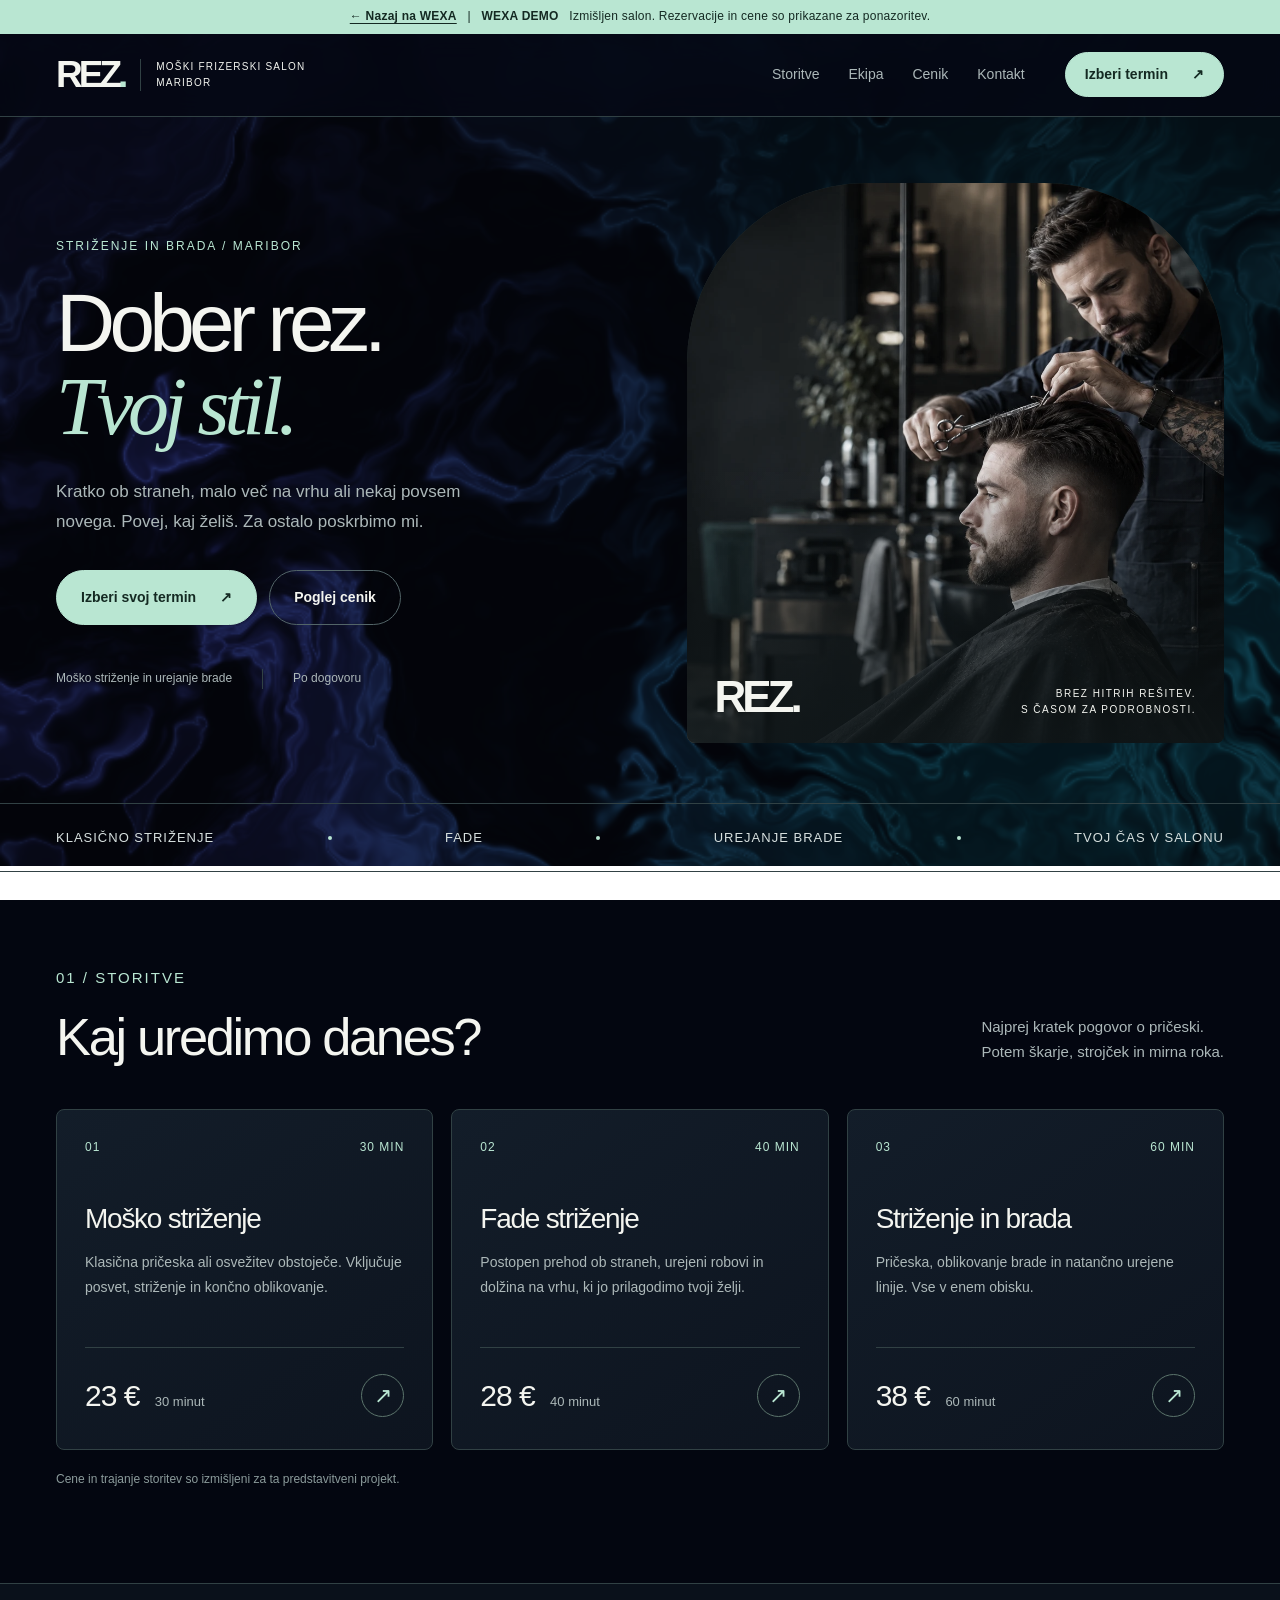
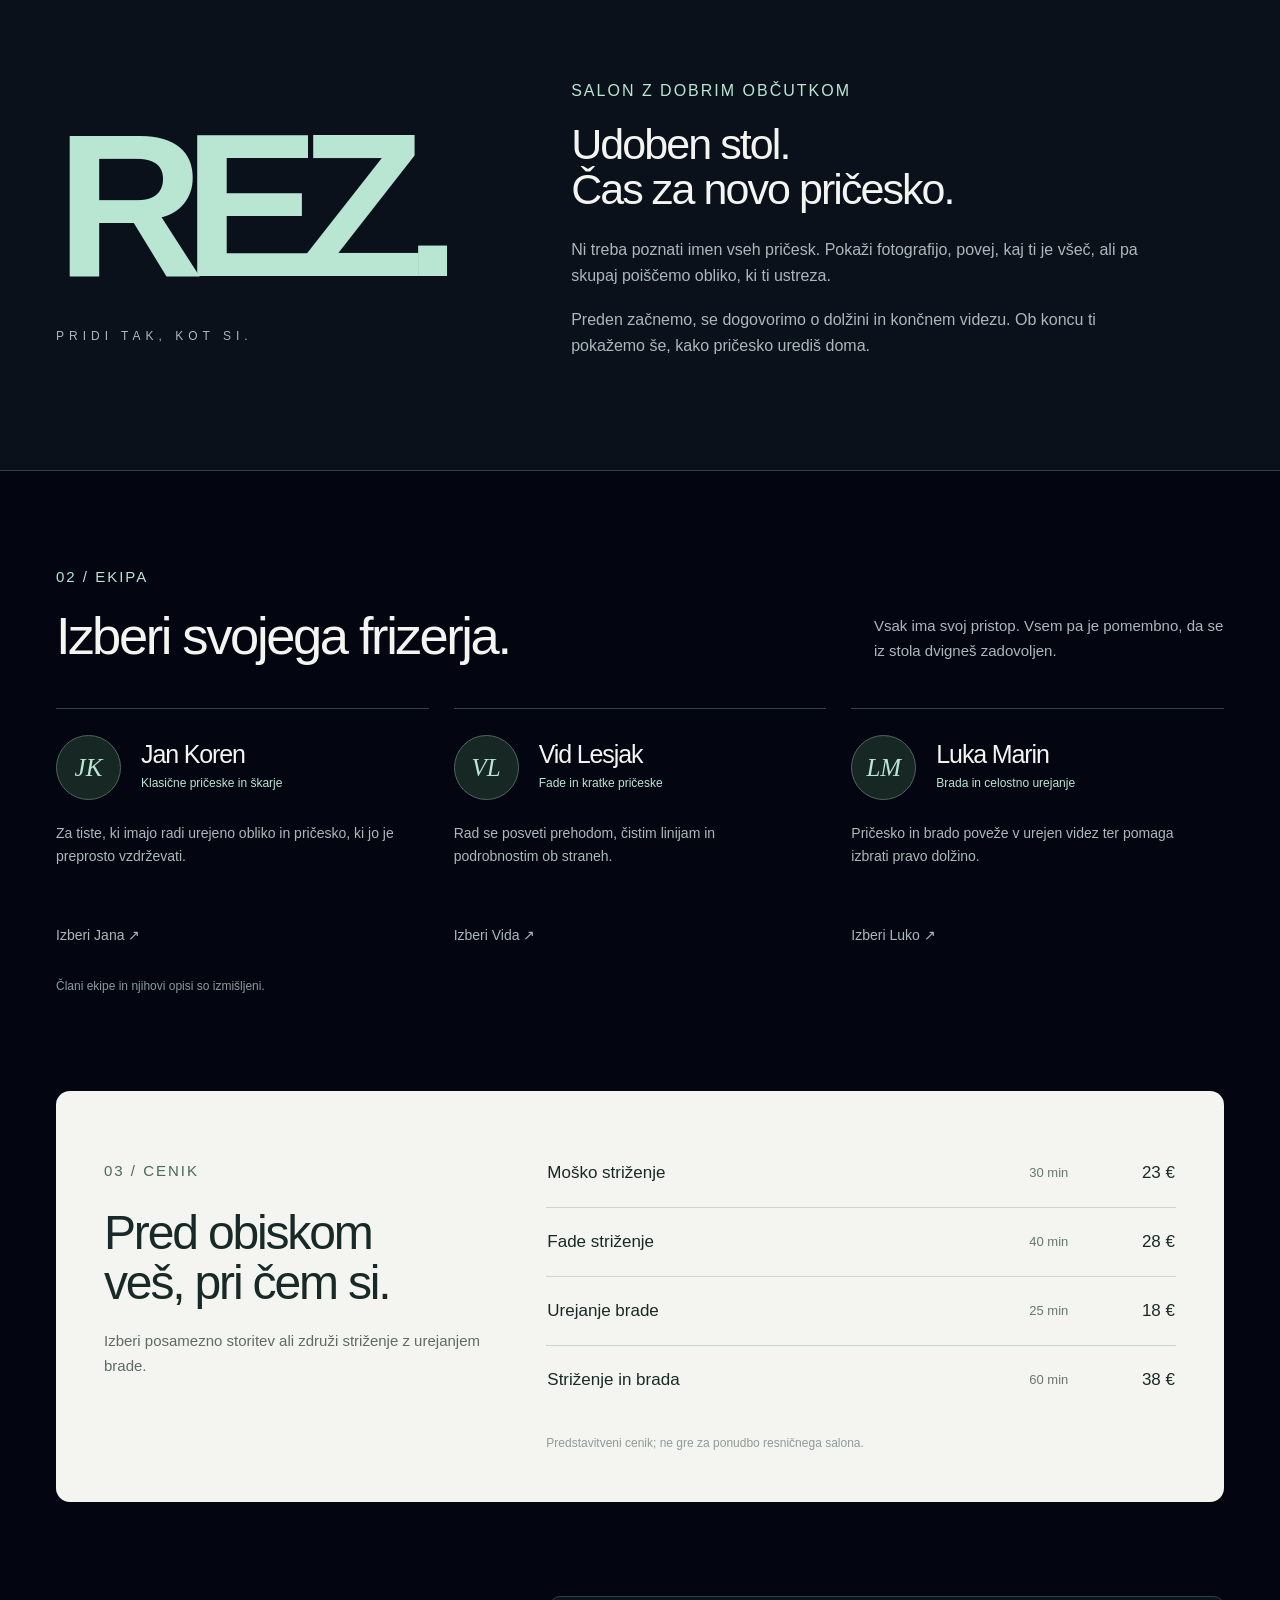
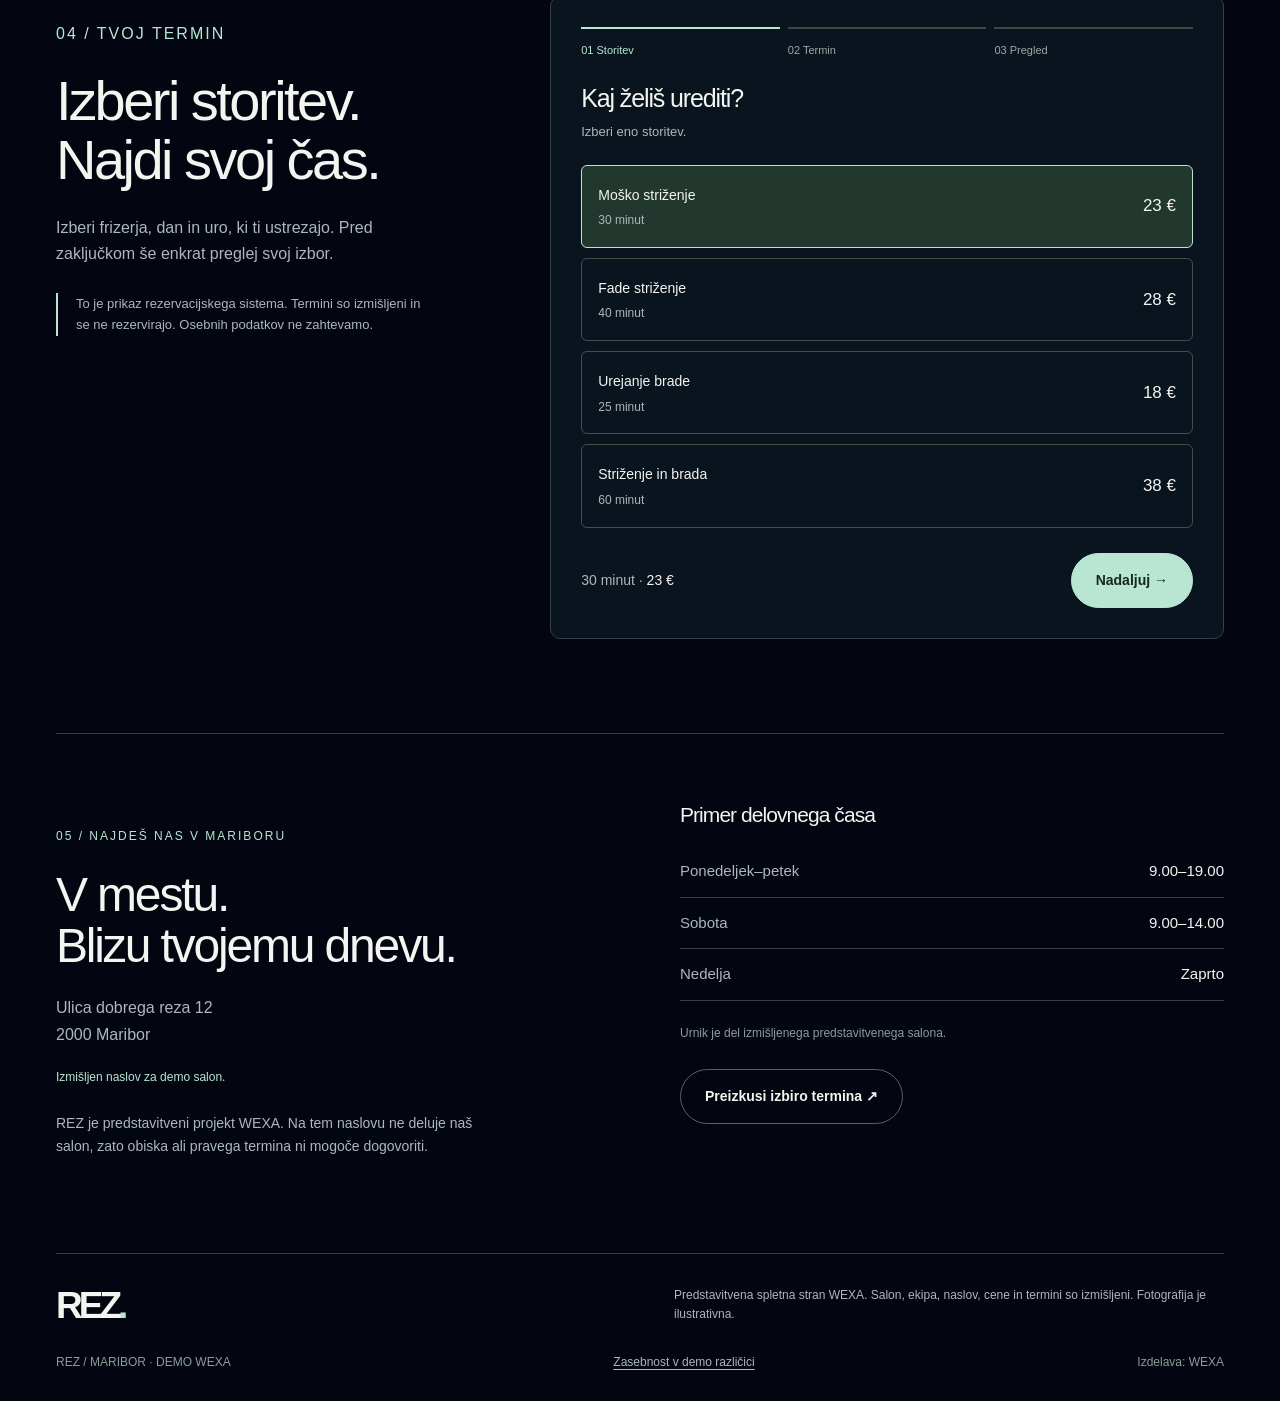
==== demo/barber/index.html @ 82a05c76 "Add REZ barber demo with animated smoke and portfolio links" ====
<!doctype html>
<html lang="sl">
<head><meta charset="utf-8"><meta name="viewport" content="width=device-width,initial-scale=1"><meta name="robots" content="noindex,nofollow"><meta name="theme-color" content="#040610"><meta name="description" content="REZ — predstavitvena spletna stran izmišljenega moškega frizerskega salona v Mariboru. Demo projekt WEXA."><title>REZ — Moški frizerski salon · Maribor | Demo WEXA</title>
<style>
:root{--bg:#101719;--panel:#172225;--line:#314144;--text:#f4f5f0;--muted:#acb8b9;--accent:#b9e6d2;--ink:#142922;--font:Arial,Helvetica,sans-serif}*{box-sizing:border-box}html{scroll-behavior:smooth;scroll-padding-top:114px}body{margin:0;background:var(--bg);color:var(--text);font-family:var(--font);font-size:16px;line-height:1.65}a{color:inherit;text-decoration:none}button,input,select{font:inherit}button,a,input,select{ -webkit-tap-highlight-color:transparent}button{cursor:pointer}a:focus-visible,button:focus-visible,input:focus-visible,select:focus-visible,summary:focus-visible{outline:3px solid var(--accent);outline-offset:5px}h1,h2,h3,p{margin:0}h1,h2,h3{line-height:1.06;font-weight:500;letter-spacing:-.045em}p{color:var(--muted)}.wrap{width:calc(100% - 112px);max-width:1280px;margin:auto}.demo-strip{background:var(--accent);color:var(--ink);padding:7px 20px;text-align:center;font-size:12px;letter-spacing:.02em}.demo-strip strong{font-weight:700}.header{position:sticky;top:0;z-index:30;background:#101719f5;border-bottom:1px solid var(--line);backdrop-filter:blur(15px)}.nav{height:82px;display:flex;align-items:center;gap:40px}.brand{display:flex;align-items:center;gap:16px}.wordmark{font-size:37px;font-weight:800;line-height:1;letter-spacing:-4px}.wordmark i{font-style:normal;color:var(--accent)}.brand small{padding-left:15px;border-left:1px solid var(--line);font-size:10px;line-height:1.6;letter-spacing:1.2px}.nav-links{display:flex;align-items:center;gap:29px;margin-left:auto;font-size:14px}.nav-links a{color:var(--muted)}.nav-links a:hover{color:var(--text)}.btn{border:1px solid var(--accent);background:var(--accent);color:var(--ink);font-size:14px;font-weight:600;border-radius:100px;display:inline-flex;align-items:center;justify-content:center;gap:24px;padding:15px 24px;transition:transform .2s,background .2s}.btn:hover{background:#d1f1e3;transform:translateY(-2px)}.btn:disabled{opacity:.4;cursor:not-allowed;transform:none}.btn.secondary{background:transparent;color:var(--text);border-color:#536568}.btn.secondary:hover{background:#233135}.nav>.btn{padding:10px 19px}.menu-button{display:none}.eyebrow{font-size:12px;letter-spacing:2px;text-transform:uppercase;color:var(--accent);font-weight:500;margin-bottom:24px}.hero{display:grid;grid-template-columns:1.08fr 1fr;gap:50px;padding-top:66px;padding-bottom:60px;align-items:center}.hero h1{font-size:clamp(54px,6.4vw,92px);font-weight:500;line-height:1.02;letter-spacing:-.07em}.hero h1 em{font-family:Georgia,serif;font-weight:400;font-style:italic;color:var(--accent);letter-spacing:-.06em}.hero .intro{max-width:425px;font-size:17px;line-height:1.8;margin-top:28px}.actions{display:flex;align-items:center;gap:12px;flex-wrap:wrap;margin-top:32px}.hero-meta{margin-top:44px;display:flex;gap:30px;color:var(--muted);font-size:12px}.hero-meta span+span{padding-left:30px;border-left:1px solid var(--line)}.hero-photo{height:560px;position:relative;min-width:0;overflow:hidden;border-radius:180px 180px 8px 8px;background:#263535}.hero-photo img{width:100%;height:100%;object-fit:cover;object-position:82% center;filter:saturate(.6)}.hero-photo:after{content:'';position:absolute;inset:50% 0 0;background:linear-gradient(transparent,#101719d9);pointer-events:none}.photo-caption{position:absolute;z-index:1;bottom:24px;left:28px;right:28px;display:flex;justify-content:space-between;align-items:end;font-size:12px;letter-spacing:1px}.photo-caption b{font-size:44px;letter-spacing:-4px;line-height:1}.photo-caption span{text-align:right;font-size:10px;letter-spacing:1.5px}.service-strip{border-block:1px solid var(--line);padding:23px 0}.service-strip .wrap{display:flex;justify-content:space-between;gap:18px;align-items:center;color:#d7e0df;font-size:13px;letter-spacing:1px;text-transform:uppercase}.service-strip i{width:4px;height:4px;background:var(--accent);border-radius:50%}.section{padding-block:94px}.section-head{display:flex;align-items:end;justify-content:space-between;gap:35px;margin-bottom:44px}.section-head h2{font-size:clamp(36px,4.1vw,57px)}.section-head p{max-width:350px;font-size:15px}.section-head .eyebrow{margin-bottom:18px}.text-link{border-bottom:1px solid #688076;padding-bottom:5px;color:var(--accent);font-size:14px;white-space:nowrap}.service-grid{display:grid;grid-template-columns:repeat(3,1fr);gap:18px}.service-card{border:1px solid var(--line);border-radius:8px;padding:28px;background:linear-gradient(145deg,#1a292b,var(--panel))}.service-card .card-number{font-size:12px;color:var(--accent);display:flex;justify-content:space-between;letter-spacing:1px}.service-card h3{font-size:28px;margin-top:47px;margin-bottom:16px}.service-card p{font-size:14px;min-height:70px;line-height:1.8}.service-card .card-end{border-top:1px solid var(--line);padding-top:23px;margin-top:27px;display:flex;align-items:center;justify-content:space-between}.price{font-size:30px;letter-spacing:-1px}.price small{font-size:13px;color:var(--muted);letter-spacing:0;margin-left:8px}.round-button{border:1px solid #5b746c;border-radius:50%;width:43px;height:43px;display:grid;place-items:center;background:transparent;color:var(--accent);font-size:22px}.round-button:hover{background:var(--accent);color:var(--ink)}.note{font-size:12px;color:#8b9b9b;margin-top:20px}.about-band{border-block:1px solid var(--line);background:#142023}.about-grid{display:grid;grid-template-columns:.8fr 1.2fr;gap:80px;align-items:center}.big-brand{padding-block:20px}.big-brand strong{font-size:clamp(110px,16vw,225px);line-height:.95;letter-spacing:-.1em;font-weight:800;display:block;color:var(--accent)}.big-brand span{display:block;margin-top:25px;font-size:12px;letter-spacing:5px;color:var(--muted)}.about-copy h2{font-size:43px;margin-bottom:24px}.about-copy p{font-size:16px;margin-bottom:17px;max-width:600px}.team-grid{display:grid;grid-template-columns:repeat(3,1fr);gap:25px}.team-card{border-top:1px solid var(--line);padding-top:26px}.team-top{display:flex;align-items:center;gap:20px;margin-bottom:22px}.initials{height:65px;width:65px;display:grid;place-items:center;border:1px solid #4c6860;border-radius:50%;font-family:Georgia,serif;font-size:25px;font-style:italic;color:var(--accent);background:#172723}.team-card h3{font-size:25px}.team-card .role{font-size:12px;display:block;margin-top:7px;color:var(--accent)}.team-card p{font-size:14px;min-height:74px;max-width:350px}.team-card .text-link{display:inline-block;margin-top:18px}.price-section{background:var(--text);color:#182a27;border-radius:14px;padding:48px;display:grid;grid-template-columns:.85fr 1.4fr;gap:60px}.price-section h2{font-size:48px}.price-section p{color:#5e6b66;margin-top:20px;font-size:15px}.price-section .eyebrow{color:#496959}.price-list{width:100%;border-collapse:collapse}.price-list th{text-align:left;font-weight:500;font-size:17px}.price-list td{text-align:right;white-space:nowrap;font-size:17px}.price-list td.duration{font-size:13px;color:#66776f;padding-inline:15px}.price-list tr{border-bottom:1px solid #ccd5ce}.price-list tr:last-child{border-bottom:0}.price-list th,.price-list td{padding-block:20px}.booking-wrap{display:grid;grid-template-columns:.85fr 1.35fr;gap:70px;align-items:start}.booking-intro h2{font-size:56px}.booking-intro p{margin-top:25px;max-width:365px;font-size:16px}.demo-note{border-left:2px solid var(--accent);padding:0 0 0 18px;font-size:13px!important}.booking-box{padding:30px;border:1px solid var(--line);border-radius:10px;background:#152022}.booking-progress{display:flex;gap:8px;margin-bottom:26px}.booking-progress span{font-size:11px;flex:1;color:#99aaa7;border-top:2px solid #344a43;padding-top:12px}.booking-progress span.active{border-color:var(--accent);color:var(--accent)}.booking-box h3{font-size:25px;margin-bottom:10px}.booking-box .hint{font-size:13px;margin-bottom:22px}.choice-list{display:grid;gap:10px}.choice{position:relative;display:block;cursor:pointer}.choice input{position:absolute;opacity:0;width:1px;height:1px}.choice .choice-body{padding:16px;border:1px solid #3d514b;border-radius:6px;display:flex;align-items:center;justify-content:space-between;gap:16px;transition:background .2s}.choice strong{font-weight:500;font-size:14px}.choice small{display:block;color:var(--muted);font-size:12px;margin-top:3px}.choice input:checked+.choice-body{border-color:var(--accent);background:#22382e}.choice input:focus-visible+.choice-body{outline:3px solid var(--accent);outline-offset:3px}.choice-price{font-size:17px;white-space:nowrap}.booking-bottom{display:flex;align-items:center;justify-content:space-between;margin-top:25px;gap:18px}.booking-bottom .total{font-size:14px;color:var(--muted)}.booking-bottom .total b{font-weight:500;color:var(--text)}.small-btn{border:0;background:transparent;color:var(--muted);padding:10px 0;font-size:14px}.small-btn:hover{color:var(--accent)}.date-label{display:block;margin-top:22px;font-size:14px}.date-label input{color:var(--text);background:#101b18;border:1px solid #496456;border-radius:5px;padding:12px 15px;width:100%;margin-top:8px;color-scheme:dark}.slots{display:grid;grid-template-columns:repeat(4,1fr);gap:9px;margin-top:18px}.slot{padding:10px 5px;color:var(--text);background:transparent;border:1px solid #3d514b;border-radius:5px;font-size:14px}.slot[aria-pressed=true]{background:var(--accent);color:var(--ink);border-color:var(--accent)}.slot:disabled{opacity:.3;cursor:not-allowed;text-decoration:line-through}.date-message{font-size:13px;margin-top:14px}.summary{margin-top:25px}.summary div{display:flex;justify-content:space-between;gap:20px;border-bottom:1px solid var(--line);padding:15px 0;font-size:14px}.summary dt{color:var(--muted)}.summary dd{margin:0;text-align:right}.success-symbol{font-size:30px;border:1px solid var(--accent);color:var(--accent);width:60px;height:60px;border-radius:50%;display:grid;place-items:center;margin-bottom:23px}.success-copy{font-size:15px;margin-top:16px}.contact{display:grid;grid-template-columns:1fr 1fr;gap:80px;border-top:1px solid var(--line);padding-top:70px}.contact h2{font-size:48px}.contact p{margin-top:23px}.location-label{display:inline-block;margin-top:20px;font-size:12px;color:var(--accent)}.hours{width:100%;border-collapse:collapse;font-size:15px}.hours td{padding:13px 0;border-bottom:1px solid var(--line);color:var(--muted)}.hours td:last-child{text-align:right;color:var(--text)}.contact h3{font-size:21px;margin-bottom:20px}.footer{border-top:1px solid var(--line);padding-top:32px;padding-bottom:28px}.footer-top{display:flex;align-items:center;justify-content:space-between;gap:25px}.footer-top p{font-size:12px;max-width:550px}.footer-bottom{display:flex;justify-content:space-between;gap:25px;font-size:12px;color:#8a9d98;margin-top:28px}.footer-bottom button{padding:0;color:var(--muted);border:0;background:none;font-size:12px;text-decoration:underline;text-underline-offset:3px}dialog{max-width:560px;width:calc(100% - 32px);border:1px solid var(--line);border-radius:12px;background:var(--panel);color:var(--text);padding:30px}dialog::backdrop{background:#000b;backdrop-filter:blur(5px)}dialog h2{font-size:28px;margin-bottom:20px}dialog p{font-size:14px;margin-bottom:16px}dialog .btn{margin-top:10px}[hidden]{display:none!important}.skip{position:fixed;top:-100px;left:10px;z-index:100;background:var(--accent);color:var(--ink);padding:10px}.skip:focus{top:10px}.mobile-book{display:none}
@media(min-width:1600px){.hero{padding-top:85px;padding-bottom:85px}.hero-photo{height:610px}}
@media(max-width:1050px){.wrap{width:calc(100% - 64px)}.nav{gap:25px}.brand small{display:none}.nav-links{gap:22px}.hero{gap:35px}.hero h1{font-size:66px}.hero-photo{height:490px}.hero-meta{gap:15px}.hero-meta span+span{padding-left:15px}.service-card{padding:22px}.service-card h3{font-size:26px}.price small{display:block;margin-left:0}.booking-wrap{gap:35px}.booking-intro h2{font-size:47px}.price-section{padding:35px;gap:35px}.team-card p{min-height:100px}.about-grid{gap:45px}.about-copy h2{font-size:36px}}
@media(max-width:760px){.wrap{width:calc(100% - 40px)}.demo-strip{font-size:10px;padding:6px 12px}.nav{height:70px;gap:18px}.nav>.btn{margin-left:auto;padding:9px 14px;font-size:12px;gap:10px}.menu-button{display:grid;place-items:center;background:transparent;color:var(--text);border:1px solid var(--line);border-radius:50%;width:39px;height:39px;font-size:19px;order:3}.nav-links{display:none;position:absolute;left:0;right:0;top:70px;background:var(--bg);border-bottom:1px solid var(--line);padding:20px;gap:0;flex-direction:column;align-items:stretch}.nav-links.open{display:flex}.nav-links a{padding:11px 10px}.wordmark{font-size:32px}.hero{grid-template-columns:1fr;gap:36px;padding-block:42px 45px}.hero h1{font-size:clamp(52px,11vw,76px)}.hero .intro{max-width:520px;font-size:16px;margin-top:22px}.hero-meta{margin-top:30px}.hero-photo{height:430px;max-width:550px;width:100%;margin:auto;border-radius:120px 120px 6px 6px}.hero-photo img{object-position:60% 42%}.hero .eyebrow{margin-bottom:21px}.service-strip .wrap{font-size:10px;letter-spacing:.4px;gap:8px;flex-wrap:wrap;justify-content:center}.section{padding-block:62px}.section-head{flex-direction:column;align-items:start;gap:20px;margin-bottom:30px}.section-head p{max-width:500px}.service-grid{grid-template-columns:1fr;gap:13px}.service-card h3{margin-top:25px;font-size:28px}.service-card p{min-height:0}.service-card .card-end{margin-top:20px;padding-top:17px}.price small{display:inline;margin-left:8px}.about-grid{grid-template-columns:1fr;gap:35px}.big-brand strong{font-size:150px}.big-brand span{margin-top:15px;font-size:10px}.big-brand{padding:0}.about-copy h2{font-size:36px}.team-grid{grid-template-columns:1fr;gap:30px}.team-card p{min-height:0;max-width:550px}.team-card .text-link{margin-top:12px}.price-section{grid-template-columns:1fr;gap:20px;padding:28px;border-radius:9px}.price-section h2{font-size:39px}.price-section p{margin-top:14px}.booking-wrap{grid-template-columns:1fr;gap:35px}.booking-intro h2{font-size:43px}.booking-intro p{max-width:550px;margin-top:20px}.booking-box{padding:23px}.contact{grid-template-columns:1fr;gap:38px;padding-top:50px}.contact h2{font-size:39px}.contact p{margin-top:19px}.footer-top{align-items:start}.footer-top p{max-width:70%;font-size:11px}.footer-bottom{font-size:11px;padding-bottom:65px;flex-wrap:wrap}.mobile-book{position:fixed;bottom:12px;left:20px;right:20px;z-index:25;display:flex;box-shadow:0 8px 40px #0007}.mobile-book.hidden{display:none}}
@media(max-width:390px){.hero h1{font-size:51px}.btn{padding:13px 19px;font-size:13px;gap:15px}.hero-photo{height:350px}.hero-meta{font-size:11px}.booking-progress span{font-size:10px}.slots{grid-template-columns:repeat(3,1fr)}.booking-box{padding:19px}.price-list th{font-size:14px}.price-list td{font-size:15px}.price-list td.duration{padding-inline:8px;font-size:11px}.price-section{padding:22px}.booking-bottom{flex-wrap:wrap}}
@media(prefers-reduced-motion:reduce){html{scroll-behavior:auto}*{transition:none!important;animation:none!important}}

/* Animated procedural smoke. No remote assets or libraries. */
body{background:#030610;isolation:isolate;position:relative}
.ambient-background{position:fixed;inset:0;z-index:0;overflow:hidden;pointer-events:none;background:#030610}
.ambient-background canvas{display:block;width:100%;height:100%;opacity:1}
main,.footer,.demo-strip{position:relative;z-index:1}
.header{background:rgba(5,8,20,.82)}
.about-band{background:rgba(15,24,34,.7)}
.service-card{background:linear-gradient(145deg,rgba(22,34,46,.85),rgba(15,23,33,.88))}
.booking-box{background:rgba(12,23,33,.89)}
@media(max-width:760px){.nav-links{background:#080d1b}}
</style></head>
<body><div class="ambient-background" aria-hidden="true"><canvas aria-hidden="true"></canvas></div><a class="skip" href="#vsebina">Preskoči na vsebino</a><div class="demo-strip"><a href="../../index.html" style="font-weight:700;text-decoration:underline;text-underline-offset:3px">← Nazaj na WEXA</a> &nbsp; | &nbsp; <strong>WEXA DEMO</strong> &nbsp; Izmišljen salon. Rezervacije in cene so prikazane za ponazoritev.</div>
<header class="header"><div class="wrap nav"><a class="brand" href="#domov" aria-label="REZ – domov"><span class="wordmark">REZ<i>.</i></span><small>MOŠKI FRIZERSKI SALON<br>MARIBOR</small></a><nav class="nav-links" id="meni" aria-label="Glavna navigacija"><a href="#storitve">Storitve</a><a href="#ekipa">Ekipa</a><a href="#cenik">Cenik</a><a href="#kontakt">Kontakt</a></nav><a href="#rezervacija" class="btn">Izberi termin <span aria-hidden="true">↗</span></a><button class="menu-button" aria-label="Odpri meni" aria-controls="meni" aria-expanded="false">☰</button></div></header>
<main id="vsebina"><section class="wrap hero" id="domov"><div><div class="eyebrow">STRIŽENJE IN BRADA / MARIBOR</div><h1>Dober rez.<br><em>Tvoj stil.</em></h1><p class="intro">Kratko ob straneh, malo več na vrhu ali nekaj povsem novega. Povej, kaj želiš. Za ostalo poskrbimo mi.</p><div class="actions"><a href="#rezervacija" class="btn">Izberi svoj termin <span aria-hidden="true">↗</span></a><a class="btn secondary" href="#cenik">Poglej cenik</a></div><div class="hero-meta"><span>Moško striženje in urejanje brade</span><span>Po dogovoru</span></div></div><div class="hero-photo"><img src="[data-uri]" width="1000" height="1200" alt="Ilustrativni prizor urejanja moške pričeske v brivnici" fetchpriority="high"><div class="photo-caption"><b>REZ.</b><span>BREZ HITRIH REŠITEV.<br>S ČASOM ZA PODROBNOSTI.</span></div></div></section>
<div class="service-strip"><div class="wrap"><span>Klasično striženje</span><i aria-hidden="true"></i><span>Fade</span><i aria-hidden="true"></i><span>Urejanje brade</span><i aria-hidden="true"></i><span>Tvoj čas v salonu</span></div></div>
<section class="wrap section" id="storitve"><div class="section-head"><div><p class="eyebrow">01 / STORITVE</p><h2>Kaj uredimo danes?</h2></div><p>Najprej kratek pogovor o pričeski.<br>Potem škarje, strojček in mirna roka.</p></div><div class="service-grid"><article class="service-card"><div class="card-number"><span>01</span><span>30 MIN</span></div><h3>Moško striženje</h3><p>Klasična pričeska ali osvežitev obstoječe. Vključuje posvet, striženje in končno oblikovanje.</p><div class="card-end"><span class="price">23 € <small>30 minut</small></span><button class="round-button" data-service="classic" aria-label="Izberi moško striženje">↗</button></div></article><article class="service-card"><div class="card-number"><span>02</span><span>40 MIN</span></div><h3>Fade striženje</h3><p>Postopen prehod ob straneh, urejeni robovi in dolžina na vrhu, ki jo prilagodimo tvoji želji.</p><div class="card-end"><span class="price">28 € <small>40 minut</small></span><button class="round-button" data-service="fade" aria-label="Izberi fade striženje">↗</button></div></article><article class="service-card"><div class="card-number"><span>03</span><span>60 MIN</span></div><h3>Striženje in brada</h3><p>Pričeska, oblikovanje brade in natančno urejene linije. Vse v enem obisku.</p><div class="card-end"><span class="price">38 € <small>60 minut</small></span><button class="round-button" data-service="combo" aria-label="Izberi striženje in brado">↗</button></div></article></div><p class="note">Cene in trajanje storitev so izmišljeni za ta predstavitveni projekt.</p></section>
<section class="about-band"><div class="wrap section about-grid"><div class="big-brand" aria-hidden="true"><strong>REZ.</strong><span>PRIDI TAK, KOT SI.</span></div><div class="about-copy"><p class="eyebrow">SALON Z DOBRIM OBČUTKOM</p><h2>Udoben stol.<br>Čas za novo pričesko.</h2><p>Ni treba poznati imen vseh pričesk. Pokaži fotografijo, povej, kaj ti je všeč, ali pa skupaj poiščemo obliko, ki ti ustreza.</p><p>Preden začnemo, se dogovorimo o dolžini in končnem videzu. Ob koncu ti pokažemo še, kako pričesko urediš doma.</p></div></div></section>
<section class="wrap section" id="ekipa"><div class="section-head"><div><p class="eyebrow">02 / EKIPA</p><h2>Izberi svojega frizerja.</h2></div><p>Vsak ima svoj pristop. Vsem pa je pomembno, da se iz stola dvigneš zadovoljen.</p></div><div class="team-grid"><article class="team-card"><div class="team-top"><span class="initials" aria-hidden="true">JK</span><div><h3>Jan Koren</h3><span class="role">Klasične pričeske in škarje</span></div></div><p>Za tiste, ki imajo radi urejeno obliko in pričesko, ki jo je preprosto vzdrževati.</p><button class="small-btn text-link" data-barber="jan">Izberi Jana ↗</button></article><article class="team-card"><div class="team-top"><span class="initials" aria-hidden="true">VL</span><div><h3>Vid Lesjak</h3><span class="role">Fade in kratke pričeske</span></div></div><p>Rad se posveti prehodom, čistim linijam in podrobnostim ob straneh.</p><button class="small-btn text-link" data-barber="vid">Izberi Vida ↗</button></article><article class="team-card"><div class="team-top"><span class="initials" aria-hidden="true">LM</span><div><h3>Luka Marin</h3><span class="role">Brada in celostno urejanje</span></div></div><p>Pričesko in brado poveže v urejen videz ter pomaga izbrati pravo dolžino.</p><button class="small-btn text-link" data-barber="luka">Izberi Luko ↗</button></article></div><p class="note">Člani ekipe in njihovi opisi so izmišljeni.</p></section>
<section class="wrap" id="cenik"><div class="price-section"><div><p class="eyebrow">03 / CENIK</p><h2>Pred obiskom<br>veš, pri čem si.</h2><p>Izberi posamezno storitev ali združi striženje z urejanjem brade.</p></div><div><table class="price-list"><caption class="note" style="caption-side:bottom;text-align:left">Predstavitveni cenik; ne gre za ponudbo resničnega salona.</caption><tbody><tr><th scope="row">Moško striženje</th><td class="duration">30 min</td><td>23 €</td></tr><tr><th scope="row">Fade striženje</th><td class="duration">40 min</td><td>28 €</td></tr><tr><th scope="row">Urejanje brade</th><td class="duration">25 min</td><td>18 €</td></tr><tr><th scope="row">Striženje in brada</th><td class="duration">60 min</td><td>38 €</td></tr></tbody></table></div></div></section>
<section class="wrap section" id="rezervacija"><div class="booking-wrap"><div class="booking-intro"><p class="eyebrow">04 / TVOJ TERMIN</p><h2>Izberi storitev.<br>Najdi svoj čas.</h2><p>Izberi frizerja, dan in uro, ki ti ustrezajo. Pred zaključkom še enkrat preglej svoj izbor.</p><p class="demo-note">To je prikaz rezervacijskega sistema. Termini so izmišljeni in se ne rezervirajo. Osebnih podatkov ne zahtevamo.</p></div><div class="booking-box"><div class="booking-progress" aria-label="Koraki rezervacije"><span class="active" data-progress="0" aria-current="step">01 Storitev</span><span data-progress="1">02 Termin</span><span data-progress="2">03 Pregled</span></div>
<form id="booking-form"><section class="booking-step" data-step="0" aria-labelledby="step-one"><h3 id="step-one" tabindex="-1">Kaj želiš urediti?</h3><p class="hint">Izberi eno storitev.</p><div class="choice-list" id="service-options"></div><div class="booking-bottom"><span class="total" id="service-total"></span><button class="btn" type="button" id="to-time">Nadaljuj →</button></div></section>
<section class="booking-step" data-step="1" hidden aria-labelledby="step-two"><h3 id="step-two" tabindex="-1">Kdo, kdaj in ob kateri uri?</h3><p class="hint">Vsi prikazani termini so namenjeni preizkusu.</p><div class="choice-list" id="barber-options"></div><label class="date-label">Izberi datum<input id="booking-date" type="date" required></label><p id="date-message" class="date-message" aria-live="polite"></p><div class="slots" id="time-slots" role="group" aria-label="Izberi uro"></div><div class="booking-bottom"><button type="button" class="small-btn" data-back="0">← Nazaj</button><button class="btn" type="button" id="to-summary">Preglej izbor →</button></div></section>
<section class="booking-step" data-step="2" hidden aria-labelledby="step-three"><h3 id="step-three" tabindex="-1">Tvoj izbor</h3><p class="hint">Pred zaključkom preveri storitev in termin.</p><dl id="booking-summary" class="summary"></dl><p class="demo-note">S klikom spodaj zaključiš samo demonstracijo. Salon ne prejme rezervacije.</p><div class="booking-bottom"><button type="button" class="small-btn" data-back="1">← Spremeni termin</button><button class="btn" type="submit">Zaključi demo ✓</button></div></section>
<section class="booking-step" data-step="3" hidden aria-labelledby="step-done"><div class="success-symbol" aria-hidden="true">✓</div><h3 id="step-done" tabindex="-1">Tako preprosto je.</h3><p class="success-copy">Prišel si do konca prikaza. <strong>Dejanska rezervacija ni bila ustvarjena.</strong> Na pravi spletni strani bi tukaj prejel potrditev termina.</p><dl class="summary" id="final-summary"></dl><button class="btn secondary" style="margin-top:25px" id="start-again" type="button">Preizkusi znova</button></section></form></div></div></section>
<section class="wrap section contact" id="kontakt"><div><p class="eyebrow">05 / NAJDEŠ NAS V MARIBORU</p><h2>V mestu.<br>Blizu tvojemu dnevu.</h2><p>Ulica dobrega reza 12<br>2000 Maribor</p><span class="location-label">Izmišljen naslov za demo salon.</span><p style="font-size:14px;max-width:430px">REZ je predstavitveni projekt WEXA. Na tem naslovu ne deluje naš salon, zato obiska ali pravega termina ni mogoče dogovoriti.</p></div><div><h3>Primer delovnega časa</h3><table class="hours"><tbody><tr><td>Ponedeljek–petek</td><td>9.00–19.00</td></tr><tr><td>Sobota</td><td>9.00–14.00</td></tr><tr><td>Nedelja</td><td>Zaprto</td></tr></tbody></table><p class="note">Urnik je del izmišljenega predstavitvenega salona.</p><a class="btn secondary" style="margin-top:25px" href="#rezervacija">Preizkusi izbiro termina ↗</a></div></section></main>
<footer class="wrap footer"><div class="footer-top"><a class="wordmark" href="#domov" aria-label="REZ – na vrh">REZ<i>.</i></a><p>Predstavitvena spletna stran WEXA. Salon, ekipa, naslov, cene in termini so izmišljeni. Fotografija je ilustrativna.</p></div><div class="footer-bottom"><span>REZ / MARIBOR · DEMO WEXA</span><button type="button" id="privacy-open">Zasebnost v demo različici</button><span>Izdelava: WEXA</span></div></footer><a class="btn mobile-book" href="#rezervacija">Izberi termin <span aria-hidden="true">↗</span></a>
<dialog id="privacy-dialog" aria-labelledby="privacy-title"><h2 id="privacy-title">Zasebnost v demo različici</h2><p>Ta stran prikazuje izmišljen salon. Izbira storitve, frizerja in termina poteka samo v odprtem zavihku. Podatkov ne pošiljamo in ne ustvarjamo dejanskih rezervacij.</p><p>Ob ponovnem nalaganju strani se izbor ponastavi. Demo ne uporablja analitičnih ali oglaševalskih piškotkov.</p><p>Fotografija je ustvarjena za ponazoritev in ne prikazuje članov izmišljene ekipe.</p><form method="dialog"><button class="btn">Zapri</button></form></dialog>
<script>
const services=[{id:'classic',name:'Moško striženje',time:30,price:23},{id:'fade',name:'Fade striženje',time:40,price:28},{id:'beard',name:'Urejanje brade',time:25,price:18},{id:'combo',name:'Striženje in brada',time:60,price:38}];
const barbers=[{id:'jan',name:'Jan Koren',focus:'Klasične pričeske in škarje'},{id:'vid',name:'Vid Lesjak',focus:'Fade in kratke pričeske'},{id:'luka',name:'Luka Marin',focus:'Brada in celostno urejanje'}];
let selectedService='classic',selectedBarber='jan',selectedTime='',step=0;
const $=s=>document.querySelector(s);const dateInput=$('#booking-date');
function localDate(d){return [d.getFullYear(),String(d.getMonth()+1).padStart(2,'0'),String(d.getDate()).padStart(2,'0')].join('-')}
const today=new Date();today.setHours(0,0,0,0);const lastDay=new Date(today);lastDay.setDate(lastDay.getDate()+30);const firstDay=new Date(today);firstDay.setDate(firstDay.getDate()+1);if(firstDay.getDay()===0)firstDay.setDate(firstDay.getDate()+1);dateInput.min=localDate(today);dateInput.max=localDate(lastDay);dateInput.value=localDate(firstDay);
$('#service-options').innerHTML=services.map(s=>`<label class="choice"><input type="radio" name="service" value="${s.id}" ${s.id===selectedService?'checked':''}><span class="choice-body"><span><strong>${s.name}</strong><small>${s.time} minut</small></span><span class="choice-price">${s.price} €</span></span></label>`).join('');
$('#barber-options').innerHTML=barbers.map(b=>`<label class="choice"><input type="radio" name="barber" value="${b.id}" ${b.id===selectedBarber?'checked':''}><span class="choice-body"><span><strong>${b.name}</strong><small>${b.focus}</small></span></span></label>`).join('');
function service(){return services.find(s=>s.id===selectedService)}
function updateTotal(){$('#service-total').innerHTML=`${service().time} minut · <b>${service().price} €</b>`}updateTotal();
function showStep(n){step=n;document.querySelectorAll('[data-step]').forEach(el=>el.hidden=Number(el.dataset.step)!==n);document.querySelectorAll('[data-progress]').forEach(el=>{el.classList.toggle('active',Number(el.dataset.progress)<=n);if(Number(el.dataset.progress)===n)el.setAttribute('aria-current','step');else el.removeAttribute('aria-current')});document.querySelector(`[data-step="${n}"] h3`).focus({preventScroll:true})}
function renderSlots(){selectedTime='';$('#to-summary').disabled=true;const value=dateInput.value;const date=new Date(value+'T12:00:00');if(!value||Number.isNaN(date.getTime())||value<dateInput.min||value>dateInput.max){$('#time-slots').innerHTML='';$('#date-message').textContent='Izberi datum od danes do največ 30 dni vnaprej.';return}if(date.getDay()===0){$('#time-slots').innerHTML='';$('#date-message').textContent='Ob nedeljah je salon zaprt. Izberi drug dan.';return}const end=date.getDay()===6?14*60:19*60;const now=new Date();const currentMinutes=now.getHours()*60+now.getMinutes();const times=[];for(let t=9*60;t+service().time<=end;t+=60){if(value===localDate(now)&&t<=currentMinutes)continue;times.push(`${String(Math.floor(t/60)).padStart(2,'0')}:00`)}$('#date-message').textContent=times.length?'Izberi eno od spodnjih ur. Razpoložljivost je izmišljena.':'Za danes ni več terminov. Izberi drug dan.';$('#time-slots').innerHTML=times.map(t=>`<button type="button" class="slot" data-time="${t}" aria-pressed="false">${t}</button>`).join('')}
function createSummary(){const chosen=barbers.find(b=>b.id===selectedBarber);const date=new Date(dateInput.value+'T12:00:00').toLocaleDateString('sl-SI',{day:'numeric',month:'long',year:'numeric'});const rows=[['Storitev',service().name],['Frizer',chosen.name],['Datum',date],['Ura',selectedTime],['Trajanje',service().time+' minut'],['Cena',service().price+' €']];return rows.map(([k,v])=>`<div><dt>${k}</dt><dd>${v}</dd></div>`).join('')}
$('#service-options').addEventListener('change',e=>{selectedService=e.target.value;updateTotal()});$('#barber-options').addEventListener('change',e=>{selectedBarber=e.target.value;renderSlots()});dateInput.addEventListener('change',renderSlots);$('#to-time').addEventListener('click',()=>{renderSlots();showStep(1)});$('#time-slots').addEventListener('click',e=>{const b=e.target.closest('[data-time]');if(!b)return;selectedTime=b.dataset.time;document.querySelectorAll('[data-time]').forEach(el=>el.setAttribute('aria-pressed',String(el===b)));$('#to-summary').disabled=false});$('#to-summary').addEventListener('click',()=>{if(!selectedTime||!dateInput.checkValidity()){dateInput.reportValidity();return}$('#booking-summary').innerHTML=createSummary();showStep(2)});document.querySelectorAll('[data-back]').forEach(b=>b.addEventListener('click',()=>showStep(Number(b.dataset.back))));$('#booking-form').addEventListener('submit',e=>{e.preventDefault();if(step!==2||!selectedTime)return;$('#final-summary').innerHTML=createSummary();showStep(3)});$('#start-again').addEventListener('click',()=>{selectedTime='';showStep(0)});
function scrollToBooking(){location.hash='rezervacija';showStep(0)}document.querySelectorAll('[data-service]').forEach(b=>b.addEventListener('click',()=>{selectedService=b.dataset.service;document.querySelector(`input[name="service"][value="${selectedService}"]`).checked=true;updateTotal();scrollToBooking()}));document.querySelectorAll('[data-barber]').forEach(b=>b.addEventListener('click',()=>{selectedBarber=b.dataset.barber;document.querySelector(`input[name="barber"][value="${selectedBarber}"]`).checked=true;scrollToBooking()}));
const menu=$('.menu-button');function closeMenu(){menu.setAttribute('aria-expanded','false');menu.setAttribute('aria-label','Odpri meni');menu.textContent='☰';$('#meni').classList.remove('open')}menu.addEventListener('click',()=>{const open=menu.getAttribute('aria-expanded')!=='true';menu.setAttribute('aria-expanded',String(open));menu.setAttribute('aria-label',open?'Zapri meni':'Odpri meni');menu.textContent=open?'×':'☰';$('#meni').classList.toggle('open',open)});document.querySelectorAll('#meni a').forEach(a=>a.addEventListener('click',closeMenu));document.addEventListener('keydown',e=>{if(e.key==='Escape'&&$('#meni').classList.contains('open')){closeMenu();menu.focus()}});$('#privacy-open').addEventListener('click',()=>$('#privacy-dialog').showModal());new IntersectionObserver(entries=>{for(const e of entries)$('.mobile-book').classList.toggle('hidden',e.isIntersecting)},{threshold:.1}).observe($('#rezervacija'));
</script>
<script>
/* Continuous evolving blue/teal smoke with a Canvas fallback. */
(()=>{
'use strict';
const host=document.querySelector('.ambient-background');
let canvas=host.querySelector('canvas');
const reduced=window.matchMedia('(prefers-reduced-motion: reduce)');
let render,resize,frame=0,last=0,elapsed=0,previous=0,lost=false;
function fallback(){
 const replacement=document.createElement('canvas');replacement.setAttribute('aria-hidden','true');canvas.replaceWith(replacement);canvas=replacement;
 const ctx=canvas.getContext('2d');if(!ctx)return false;
 resize=()=>{canvas.width=Math.min(620,window.innerWidth);canvas.height=Math.max(180,Math.round(canvas.width*window.innerHeight/window.innerWidth))};
 render=t=>{
  const w=canvas.width,h=canvas.height;ctx.fillStyle='#030610';ctx.fillRect(0,0,w,h);ctx.globalCompositeOperation='screen';
  // Soft overlapping curling strands, not moving whole background gradients.
  for(let layer=0;layer<6;layer++){
   ctx.beginPath();
   for(let j=0;j<=100;j++){
    const x=(j/100*1.4-.2)*w;
    const y=h*(.18+layer*.13)+Math.sin(j*.055+t*.38+layer)*h*.13+Math.sin(j*.13-t*.21+layer*1.7)*h*.055;
    if(j===0)ctx.moveTo(x,y);else ctx.lineTo(x,y);
   }
   ctx.lineWidth=h*(.035+layer*.003);ctx.strokeStyle=layer%2?'rgba(42,123,153,.17)':'rgba(57,68,178,.2)';ctx.shadowBlur=35;ctx.shadowColor=ctx.strokeStyle;ctx.stroke();
  }
  ctx.shadowBlur=0;ctx.globalCompositeOperation='source-over';
 };resize();return true;
}
function setup(){
 let gl;try{gl=canvas.getContext('webgl',{alpha:false,antialias:false,depth:false,stencil:false,powerPreference:'low-power'})}catch{}
 if(!gl)return fallback();
 const vertex='attribute vec2 position;void main(){gl_Position=vec4(position,0.,1.);}';
 const fragment=`
 precision mediump float;
 uniform vec2 resolution;
 uniform float time;
 float hash(vec2 p){p=fract(p*vec2(123.34,456.21));p+=dot(p,p+45.32);return fract(p.x*p.y);}
 float noise(vec2 p){vec2 i=floor(p),f=fract(p);f=f*f*(3.-2.*f);return mix(mix(hash(i),hash(i+vec2(1.,0.)),f.x),mix(hash(i+vec2(0.,1.)),hash(i+vec2(1.,1.)),f.x),f.y);}
 float fbm(vec2 p){float v=0.;float a=.53;mat2 r=mat2(.8,-.6,.6,.8);for(int i=0;i<5;i++){v+=a*noise(p);p=r*p*2.02+vec2(2.3,5.1);a*=.5;}return v;}
 void main(){
  vec2 uv=gl_FragCoord.xy/resolution;vec2 p=(uv-.5)*vec2(resolution.x/resolution.y,1.0)*2.65;
  float t=time*.19;
  vec2 flow=vec2(fbm(p+vec2(t*.4,-t*.36)),fbm(p+vec2(5.2-t*.25,1.3+t*.3)));
  vec2 curl=vec2(fbm(p+flow*2.6+vec2(1.7+t*.19,9.2-t*.24)),fbm(p+flow*2.6+vec2(8.3-t*.16,2.8+t*.28)));
  float density=fbm(p+curl*3.9+vec2(-t*.22,t*.14));
  float wisps=pow(clamp(1.-abs(density-.48)*4.2,0.,1.),3.5);
  float body=smoothstep(.23,.82,density);
  float veil=.46+.54*fbm(p*.62+vec2(-t*.13,t*.12));
  float ribbon=.48+.52*sin(p.y*2.1+curl.x*4.5+t*.36);
  float smoke=(wisps*.58+body*.4)*veil*(.48+.52*ribbon);
  float hue=smoothstep(.12,.86,uv.x+curl.y*.3-.14);
  vec3 blue=vec3(.16,.17,.48),teal=vec3(.035,.37,.42);
  vec3 col=mix(blue,teal,hue)*smoke;
  col+=vec3(.04,.07,.09)*pow(wisps,4.)*veil;
  float edge=1.-.26*length((uv-.5)*1.25);
  col=vec3(.011,.017,.039)+col*edge;
  gl_FragColor=vec4(col,1.);
 }`;
 const shaders=[];let program;
 try{
  function compile(type,source){const s=gl.createShader(type);gl.shaderSource(s,source);gl.compileShader(s);if(!gl.getShaderParameter(s,gl.COMPILE_STATUS)){gl.deleteShader(s);throw Error('Smoke shader unavailable')}shaders.push(s);return s}
  program=gl.createProgram();gl.attachShader(program,compile(gl.VERTEX_SHADER,vertex));gl.attachShader(program,compile(gl.FRAGMENT_SHADER,fragment));gl.linkProgram(program);if(!gl.getProgramParameter(program,gl.LINK_STATUS))throw Error('Smoke linking unavailable');
  gl.useProgram(program);const buffer=gl.createBuffer();gl.bindBuffer(gl.ARRAY_BUFFER,buffer);gl.bufferData(gl.ARRAY_BUFFER,new Float32Array([-1,-1,1,-1,-1,1,-1,1,1,-1,1,1]),gl.STATIC_DRAW);
  const position=gl.getAttribLocation(program,'position');gl.enableVertexAttribArray(position);gl.vertexAttribPointer(position,2,gl.FLOAT,false,0,0);
  const res=gl.getUniformLocation(program,'resolution'),clock=gl.getUniformLocation(program,'time');
  resize=()=>{const ratio=window.innerWidth/window.innerHeight;canvas.width=Math.round(Math.min(720,Math.max(320,window.innerWidth*.55)));canvas.height=Math.round(canvas.width/ratio);if(canvas.height>900){canvas.height=900;canvas.width=Math.round(900*ratio)}gl.viewport(0,0,canvas.width,canvas.height);gl.uniform2f(res,canvas.width,canvas.height)};
  render=t=>{gl.uniform1f(clock,t);gl.drawArrays(gl.TRIANGLES,0,6)};resize();
  canvas.addEventListener('webglcontextlost',e=>{e.preventDefault();lost=true;cancelAnimationFrame(frame);if(fallback()){lost=false;render(elapsed);start()}});
  return true;
 }catch{if(program)gl.deleteProgram(program);shaders.forEach(s=>gl.deleteShader(s));return fallback()}
}
function tick(now){if(document.hidden||reduced.matches||lost){previous=0;return}if(previous)elapsed+=Math.min((now-previous)/1000,.1);previous=now;if(now-last>=1000/24){render(elapsed);last=now}frame=requestAnimationFrame(tick)}
function start(){cancelAnimationFrame(frame);previous=0;if(!document.hidden&&!reduced.matches&&!lost)frame=requestAnimationFrame(tick)}
if(!setup())return;render(0);start();
window.addEventListener('resize',()=>{resize();render(elapsed)},{passive:true});
document.addEventListener('visibilitychange',start);
reduced.addEventListener('change',()=>{render(elapsed);start()});
})();
</script>
</body></html>
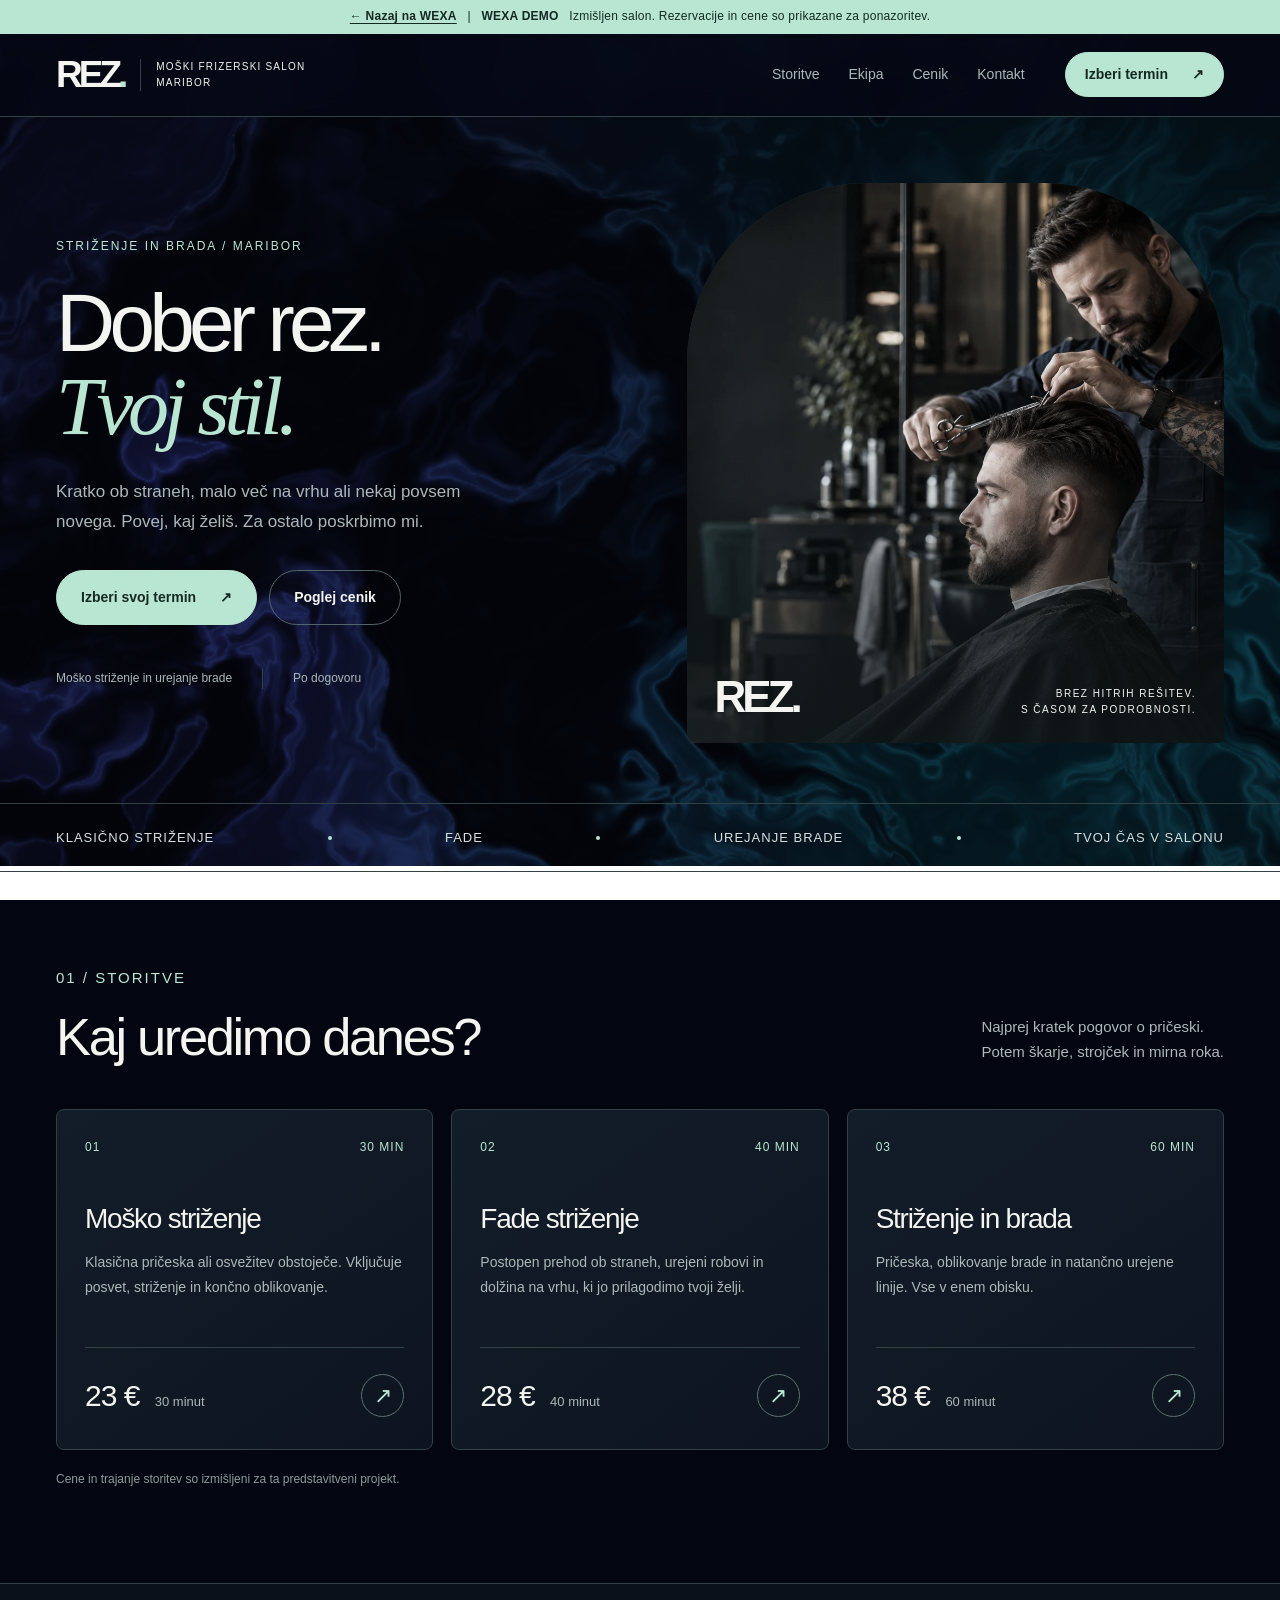
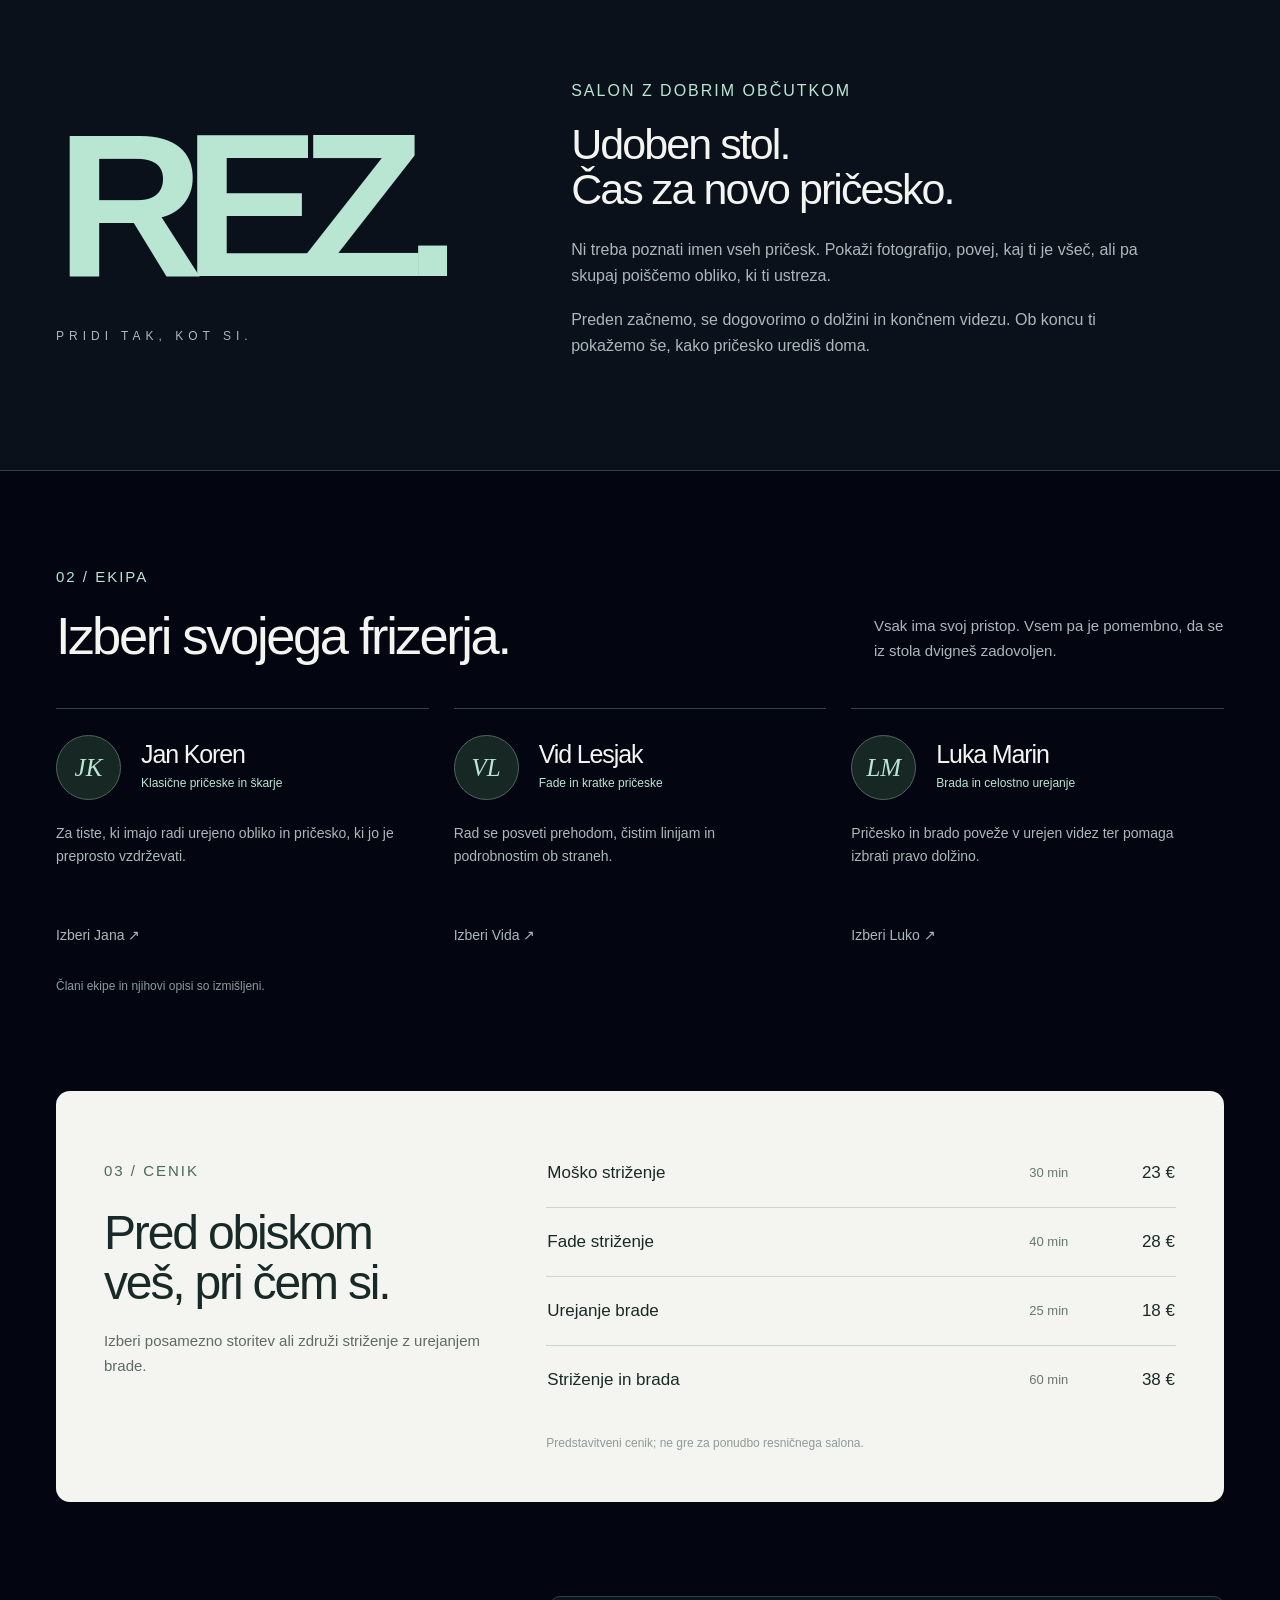
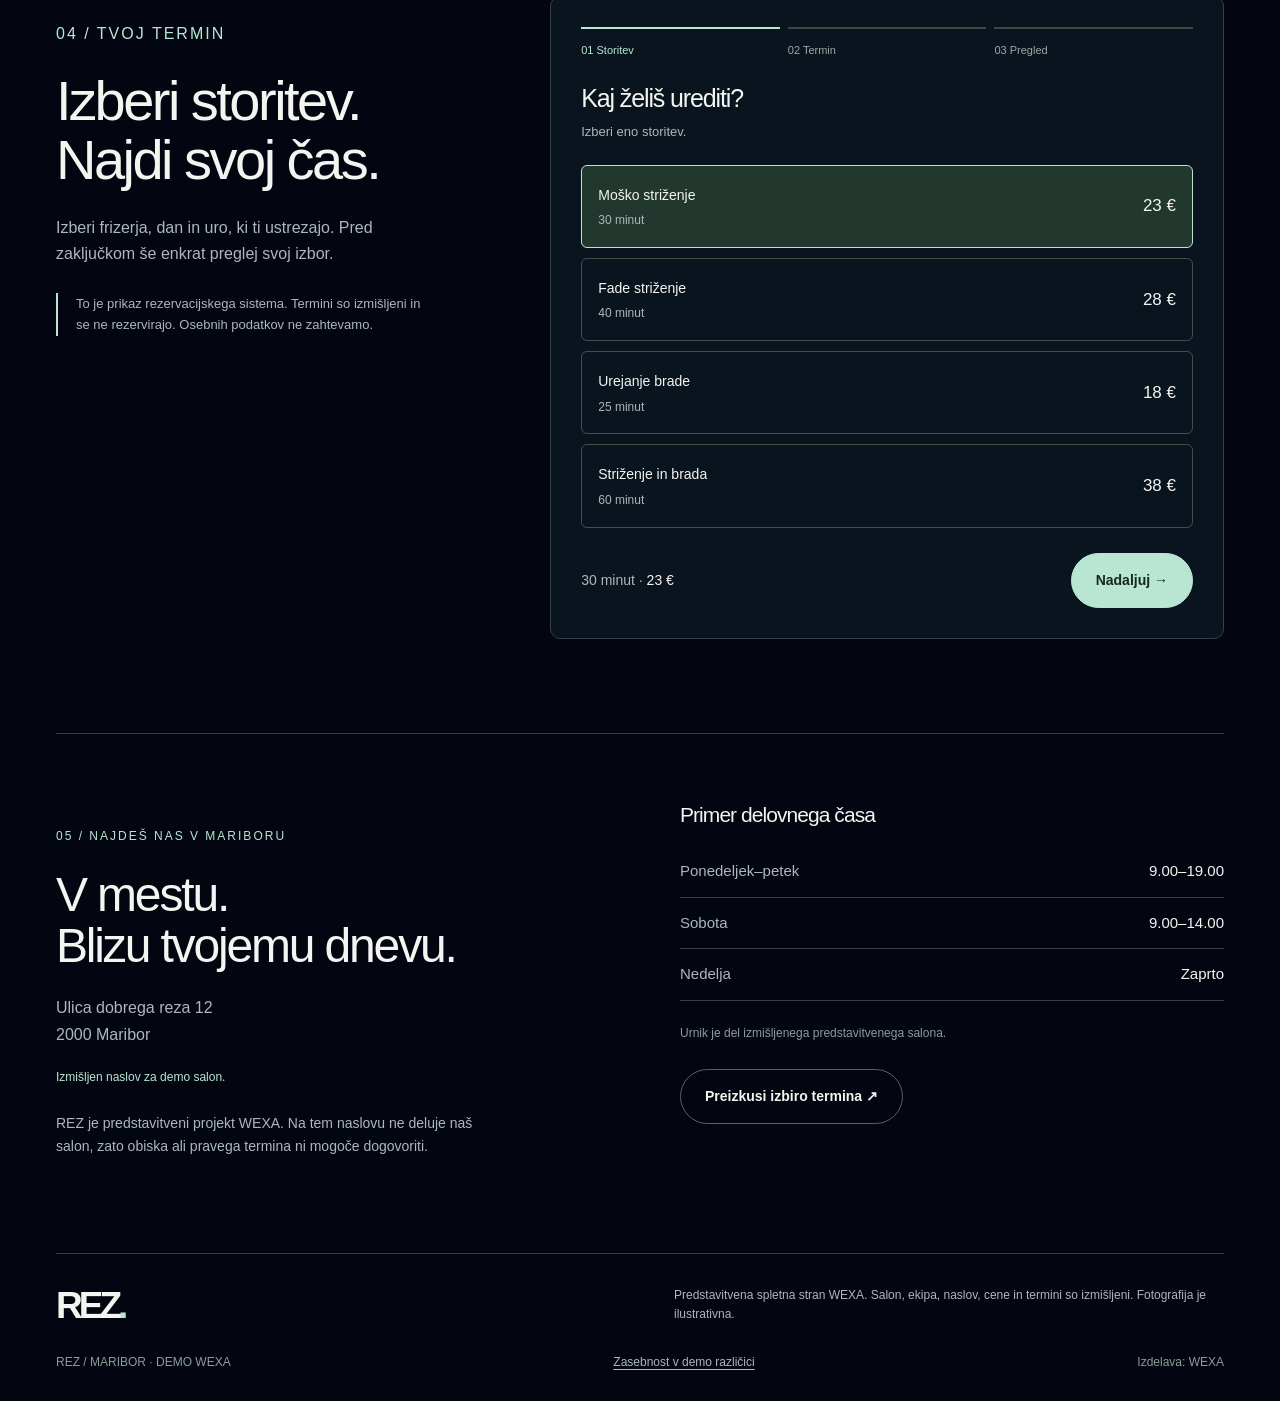
==== commit 32d681a6: "Add Slovenia-focused service pages, technical SEO and mobile performance improvements" ====
--- a/demo/barber/index.html
+++ b/demo/barber/index.html
@@ -1,7 +1,7 @@
 <!doctype html>
 <html lang="sl">
 <head><meta charset="utf-8"><meta name="viewport" content="width=device-width,initial-scale=1"><meta name="robots" content="noindex,nofollow"><meta name="theme-color" content="#040610"><meta name="description" content="REZ — predstavitvena spletna stran izmišljenega moškega frizerskega salona v Mariboru. Demo projekt WEXA."><title>REZ — Moški frizerski salon · Maribor | Demo WEXA</title>
-<style>
+<script>if(new URLSearchParams(location.search).get('preview')==='1')document.documentElement.classList.add('preview-mode');</script><style>
 :root{--bg:#101719;--panel:#172225;--line:#314144;--text:#f4f5f0;--muted:#acb8b9;--accent:#b9e6d2;--ink:#142922;--font:Arial,Helvetica,sans-serif}*{box-sizing:border-box}html{scroll-behavior:smooth;scroll-padding-top:114px}body{margin:0;background:var(--bg);color:var(--text);font-family:var(--font);font-size:16px;line-height:1.65}a{color:inherit;text-decoration:none}button,input,select{font:inherit}button,a,input,select{ -webkit-tap-highlight-color:transparent}button{cursor:pointer}a:focus-visible,button:focus-visible,input:focus-visible,select:focus-visible,summary:focus-visible{outline:3px solid var(--accent);outline-offset:5px}h1,h2,h3,p{margin:0}h1,h2,h3{line-height:1.06;font-weight:500;letter-spacing:-.045em}p{color:var(--muted)}.wrap{width:calc(100% - 112px);max-width:1280px;margin:auto}.demo-strip{background:var(--accent);color:var(--ink);padding:7px 20px;text-align:center;font-size:12px;letter-spacing:.02em}.demo-strip strong{font-weight:700}.header{position:sticky;top:0;z-index:30;background:#101719f5;border-bottom:1px solid var(--line);backdrop-filter:blur(15px)}.nav{height:82px;display:flex;align-items:center;gap:40px}.brand{display:flex;align-items:center;gap:16px}.wordmark{font-size:37px;font-weight:800;line-height:1;letter-spacing:-4px}.wordmark i{font-style:normal;color:var(--accent)}.brand small{padding-left:15px;border-left:1px solid var(--line);font-size:10px;line-height:1.6;letter-spacing:1.2px}.nav-links{display:flex;align-items:center;gap:29px;margin-left:auto;font-size:14px}.nav-links a{color:var(--muted)}.nav-links a:hover{color:var(--text)}.btn{border:1px solid var(--accent);background:var(--accent);color:var(--ink);font-size:14px;font-weight:600;border-radius:100px;display:inline-flex;align-items:center;justify-content:center;gap:24px;padding:15px 24px;transition:transform .2s,background .2s}.btn:hover{background:#d1f1e3;transform:translateY(-2px)}.btn:disabled{opacity:.4;cursor:not-allowed;transform:none}.btn.secondary{background:transparent;color:var(--text);border-color:#536568}.btn.secondary:hover{background:#233135}.nav>.btn{padding:10px 19px}.menu-button{display:none}.eyebrow{font-size:12px;letter-spacing:2px;text-transform:uppercase;color:var(--accent);font-weight:500;margin-bottom:24px}.hero{display:grid;grid-template-columns:1.08fr 1fr;gap:50px;padding-top:66px;padding-bottom:60px;align-items:center}.hero h1{font-size:clamp(54px,6.4vw,92px);font-weight:500;line-height:1.02;letter-spacing:-.07em}.hero h1 em{font-family:Georgia,serif;font-weight:400;font-style:italic;color:var(--accent);letter-spacing:-.06em}.hero .intro{max-width:425px;font-size:17px;line-height:1.8;margin-top:28px}.actions{display:flex;align-items:center;gap:12px;flex-wrap:wrap;margin-top:32px}.hero-meta{margin-top:44px;display:flex;gap:30px;color:var(--muted);font-size:12px}.hero-meta span+span{padding-left:30px;border-left:1px solid var(--line)}.hero-photo{height:560px;position:relative;min-width:0;overflow:hidden;border-radius:180px 180px 8px 8px;background:#263535}.hero-photo img{width:100%;height:100%;object-fit:cover;object-position:82% center;filter:saturate(.6)}.hero-photo:after{content:'';position:absolute;inset:50% 0 0;background:linear-gradient(transparent,#101719d9);pointer-events:none}.photo-caption{position:absolute;z-index:1;bottom:24px;left:28px;right:28px;display:flex;justify-content:space-between;align-items:end;font-size:12px;letter-spacing:1px}.photo-caption b{font-size:44px;letter-spacing:-4px;line-height:1}.photo-caption span{text-align:right;font-size:10px;letter-spacing:1.5px}.service-strip{border-block:1px solid var(--line);padding:23px 0}.service-strip .wrap{display:flex;justify-content:space-between;gap:18px;align-items:center;color:#d7e0df;font-size:13px;letter-spacing:1px;text-transform:uppercase}.service-strip i{width:4px;height:4px;background:var(--accent);border-radius:50%}.section{padding-block:94px}.section-head{display:flex;align-items:end;justify-content:space-between;gap:35px;margin-bottom:44px}.section-head h2{font-size:clamp(36px,4.1vw,57px)}.section-head p{max-width:350px;font-size:15px}.section-head .eyebrow{margin-bottom:18px}.text-link{border-bottom:1px solid #688076;padding-bottom:5px;color:var(--accent);font-size:14px;white-space:nowrap}.service-grid{display:grid;grid-template-columns:repeat(3,1fr);gap:18px}.service-card{border:1px solid var(--line);border-radius:8px;padding:28px;background:linear-gradient(145deg,#1a292b,var(--panel))}.service-card .card-number{font-size:12px;color:var(--accent);display:flex;justify-content:space-between;letter-spacing:1px}.service-card h3{font-size:28px;margin-top:47px;margin-bottom:16px}.service-card p{font-size:14px;min-height:70px;line-height:1.8}.service-card .card-end{border-top:1px solid var(--line);padding-top:23px;margin-top:27px;display:flex;align-items:center;justify-content:space-between}.price{font-size:30px;letter-spacing:-1px}.price small{font-size:13px;color:var(--muted);letter-spacing:0;margin-left:8px}.round-button{border:1px solid #5b746c;border-radius:50%;width:43px;height:43px;display:grid;place-items:center;background:transparent;color:var(--accent);font-size:22px}.round-button:hover{background:var(--accent);color:var(--ink)}.note{font-size:12px;color:#8b9b9b;margin-top:20px}.about-band{border-block:1px solid var(--line);background:#142023}.about-grid{display:grid;grid-template-columns:.8fr 1.2fr;gap:80px;align-items:center}.big-brand{padding-block:20px}.big-brand strong{font-size:clamp(110px,16vw,225px);line-height:.95;letter-spacing:-.1em;font-weight:800;display:block;color:var(--accent)}.big-brand span{display:block;margin-top:25px;font-size:12px;letter-spacing:5px;color:var(--muted)}.about-copy h2{font-size:43px;margin-bottom:24px}.about-copy p{font-size:16px;margin-bottom:17px;max-width:600px}.team-grid{display:grid;grid-template-columns:repeat(3,1fr);gap:25px}.team-card{border-top:1px solid var(--line);padding-top:26px}.team-top{display:flex;align-items:center;gap:20px;margin-bottom:22px}.initials{height:65px;width:65px;display:grid;place-items:center;border:1px solid #4c6860;border-radius:50%;font-family:Georgia,serif;font-size:25px;font-style:italic;color:var(--accent);background:#172723}.team-card h3{font-size:25px}.team-card .role{font-size:12px;display:block;margin-top:7px;color:var(--accent)}.team-card p{font-size:14px;min-height:74px;max-width:350px}.team-card .text-link{display:inline-block;margin-top:18px}.price-section{background:var(--text);color:#182a27;border-radius:14px;padding:48px;display:grid;grid-template-columns:.85fr 1.4fr;gap:60px}.price-section h2{font-size:48px}.price-section p{color:#5e6b66;margin-top:20px;font-size:15px}.price-section .eyebrow{color:#496959}.price-list{width:100%;border-collapse:collapse}.price-list th{text-align:left;font-weight:500;font-size:17px}.price-list td{text-align:right;white-space:nowrap;font-size:17px}.price-list td.duration{font-size:13px;color:#66776f;padding-inline:15px}.price-list tr{border-bottom:1px solid #ccd5ce}.price-list tr:last-child{border-bottom:0}.price-list th,.price-list td{padding-block:20px}.booking-wrap{display:grid;grid-template-columns:.85fr 1.35fr;gap:70px;align-items:start}.booking-intro h2{font-size:56px}.booking-intro p{margin-top:25px;max-width:365px;font-size:16px}.demo-note{border-left:2px solid var(--accent);padding:0 0 0 18px;font-size:13px!important}.booking-box{padding:30px;border:1px solid var(--line);border-radius:10px;background:#152022}.booking-progress{display:flex;gap:8px;margin-bottom:26px}.booking-progress span{font-size:11px;flex:1;color:#99aaa7;border-top:2px solid #344a43;padding-top:12px}.booking-progress span.active{border-color:var(--accent);color:var(--accent)}.booking-box h3{font-size:25px;margin-bottom:10px}.booking-box .hint{font-size:13px;margin-bottom:22px}.choice-list{display:grid;gap:10px}.choice{position:relative;display:block;cursor:pointer}.choice input{position:absolute;opacity:0;width:1px;height:1px}.choice .choice-body{padding:16px;border:1px solid #3d514b;border-radius:6px;display:flex;align-items:center;justify-content:space-between;gap:16px;transition:background .2s}.choice strong{font-weight:500;font-size:14px}.choice small{display:block;color:var(--muted);font-size:12px;margin-top:3px}.choice input:checked+.choice-body{border-color:var(--accent);background:#22382e}.choice input:focus-visible+.choice-body{outline:3px solid var(--accent);outline-offset:3px}.choice-price{font-size:17px;white-space:nowrap}.booking-bottom{display:flex;align-items:center;justify-content:space-between;margin-top:25px;gap:18px}.booking-bottom .total{font-size:14px;color:var(--muted)}.booking-bottom .total b{font-weight:500;color:var(--text)}.small-btn{border:0;background:transparent;color:var(--muted);padding:10px 0;font-size:14px}.small-btn:hover{color:var(--accent)}.date-label{display:block;margin-top:22px;font-size:14px}.date-label input{color:var(--text);background:#101b18;border:1px solid #496456;border-radius:5px;padding:12px 15px;width:100%;margin-top:8px;color-scheme:dark}.slots{display:grid;grid-template-columns:repeat(4,1fr);gap:9px;margin-top:18px}.slot{padding:10px 5px;color:var(--text);background:transparent;border:1px solid #3d514b;border-radius:5px;font-size:14px}.slot[aria-pressed=true]{background:var(--accent);color:var(--ink);border-color:var(--accent)}.slot:disabled{opacity:.3;cursor:not-allowed;text-decoration:line-through}.date-message{font-size:13px;margin-top:14px}.summary{margin-top:25px}.summary div{display:flex;justify-content:space-between;gap:20px;border-bottom:1px solid var(--line);padding:15px 0;font-size:14px}.summary dt{color:var(--muted)}.summary dd{margin:0;text-align:right}.success-symbol{font-size:30px;border:1px solid var(--accent);color:var(--accent);width:60px;height:60px;border-radius:50%;display:grid;place-items:center;margin-bottom:23px}.success-copy{font-size:15px;margin-top:16px}.contact{display:grid;grid-template-columns:1fr 1fr;gap:80px;border-top:1px solid var(--line);padding-top:70px}.contact h2{font-size:48px}.contact p{margin-top:23px}.location-label{display:inline-block;margin-top:20px;font-size:12px;color:var(--accent)}.hours{width:100%;border-collapse:collapse;font-size:15px}.hours td{padding:13px 0;border-bottom:1px solid var(--line);color:var(--muted)}.hours td:last-child{text-align:right;color:var(--text)}.contact h3{font-size:21px;margin-bottom:20px}.footer{border-top:1px solid var(--line);padding-top:32px;padding-bottom:28px}.footer-top{display:flex;align-items:center;justify-content:space-between;gap:25px}.footer-top p{font-size:12px;max-width:550px}.footer-bottom{display:flex;justify-content:space-between;gap:25px;font-size:12px;color:#8a9d98;margin-top:28px}.footer-bottom button{padding:0;color:var(--muted);border:0;background:none;font-size:12px;text-decoration:underline;text-underline-offset:3px}dialog{max-width:560px;width:calc(100% - 32px);border:1px solid var(--line);border-radius:12px;background:var(--panel);color:var(--text);padding:30px}dialog::backdrop{background:#000b;backdrop-filter:blur(5px)}dialog h2{font-size:28px;margin-bottom:20px}dialog p{font-size:14px;margin-bottom:16px}dialog .btn{margin-top:10px}[hidden]{display:none!important}.skip{position:fixed;top:-100px;left:10px;z-index:100;background:var(--accent);color:var(--ink);padding:10px}.skip:focus{top:10px}.mobile-book{display:none}
 @media(min-width:1600px){.hero{padding-top:85px;padding-bottom:85px}.hero-photo{height:610px}}
 @media(max-width:1050px){.wrap{width:calc(100% - 64px)}.nav{gap:25px}.brand small{display:none}.nav-links{gap:22px}.hero{gap:35px}.hero h1{font-size:66px}.hero-photo{height:490px}.hero-meta{gap:15px}.hero-meta span+span{padding-left:15px}.service-card{padding:22px}.service-card h3{font-size:26px}.price small{display:block;margin-left:0}.booking-wrap{gap:35px}.booking-intro h2{font-size:47px}.price-section{padding:35px;gap:35px}.team-card p{min-height:100px}.about-grid{gap:45px}.about-copy h2{font-size:36px}}
@@ -19,7 +19,15 @@
 .service-card{background:linear-gradient(145deg,rgba(22,34,46,.85),rgba(15,23,33,.88))}
 .booking-box{background:rgba(12,23,33,.89)}
 @media(max-width:760px){.nav-links{background:#080d1b}}
-</style></head>
+
+/* Embedded hero only; the full demo is unchanged outside preview mode. */
+html.preview-mode{overflow:hidden;scroll-behavior:auto}
+.preview-mode body{overflow:hidden;height:740px;min-height:740px}
+.preview-mode .demo-strip,.preview-mode .header,.preview-mode .footer,.preview-mode .mobile-book,.preview-mode .skip,.preview-mode dialog,.preview-mode main> :not(.hero){display:none!important}
+.preview-mode .hero{width:calc(100% - 112px);height:740px;margin:auto;padding:45px 0;grid-template-columns:1.08fr 1fr;gap:50px}
+.preview-mode .hero-photo{height:610px}
+.preview-mode .hero h1{font-size:86px}
+</style><meta name="robots" content="noindex,follow"></head>
 <body><div class="ambient-background" aria-hidden="true"><canvas aria-hidden="true"></canvas></div><a class="skip" href="#vsebina">Preskoči na vsebino</a><div class="demo-strip"><a href="../../index.html" style="font-weight:700;text-decoration:underline;text-underline-offset:3px">← Nazaj na WEXA</a> &nbsp; | &nbsp; <strong>WEXA DEMO</strong> &nbsp; Izmišljen salon. Rezervacije in cene so prikazane za ponazoritev.</div>
 <header class="header"><div class="wrap nav"><a class="brand" href="#domov" aria-label="REZ – domov"><span class="wordmark">REZ<i>.</i></span><small>MOŠKI FRIZERSKI SALON<br>MARIBOR</small></a><nav class="nav-links" id="meni" aria-label="Glavna navigacija"><a href="#storitve">Storitve</a><a href="#ekipa">Ekipa</a><a href="#cenik">Cenik</a><a href="#kontakt">Kontakt</a></nav><a href="#rezervacija" class="btn">Izberi termin <span aria-hidden="true">↗</span></a><button class="menu-button" aria-label="Odpri meni" aria-controls="meni" aria-expanded="false">☰</button></div></header>
 <main id="vsebina"><section class="wrap hero" id="domov"><div><div class="eyebrow">STRIŽENJE IN BRADA / MARIBOR</div><h1>Dober rez.<br><em>Tvoj stil.</em></h1><p class="intro">Kratko ob straneh, malo več na vrhu ali nekaj povsem novega. Povej, kaj želiš. Za ostalo poskrbimo mi.</p><div class="actions"><a href="#rezervacija" class="btn">Izberi svoj termin <span aria-hidden="true">↗</span></a><a class="btn secondary" href="#cenik">Poglej cenik</a></div><div class="hero-meta"><span>Moško striženje in urejanje brade</span><span>Po dogovoru</span></div></div><div class="hero-photo"><img src="[data-uri]" width="1000" height="1200" alt="Ilustrativni prizor urejanja moške pričeske v brivnici" fetchpriority="high"><div class="photo-caption"><b>REZ.</b><span>BREZ HITRIH REŠITEV.<br>S ČASOM ZA PODROBNOSTI.</span></div></div></section>
@@ -62,6 +70,7 @@
 let canvas=host.querySelector('canvas');
 const reduced=window.matchMedia('(prefers-reduced-motion: reduce)');
 let render,resize,frame=0,last=0,elapsed=0,previous=0,lost=false;
+const embeddedPreview=new URLSearchParams(location.search).get('preview')==='1';let previewActive=!embeddedPreview;
 function fallback(){
  const replacement=document.createElement('canvas');replacement.setAttribute('aria-hidden','true');canvas.replaceWith(replacement);canvas=replacement;
  const ctx=canvas.getContext('2d');if(!ctx)return false;
@@ -124,9 +133,10 @@
   return true;
  }catch{if(program)gl.deleteProgram(program);shaders.forEach(s=>gl.deleteShader(s));return fallback()}
 }
-function tick(now){if(document.hidden||reduced.matches||lost){previous=0;return}if(previous)elapsed+=Math.min((now-previous)/1000,.1);previous=now;if(now-last>=1000/24){render(elapsed);last=now}frame=requestAnimationFrame(tick)}
-function start(){cancelAnimationFrame(frame);previous=0;if(!document.hidden&&!reduced.matches&&!lost)frame=requestAnimationFrame(tick)}
+function tick(now){if(document.hidden||reduced.matches||lost||!previewActive){previous=0;return}if(previous)elapsed+=Math.min((now-previous)/1000,.1);previous=now;if(now-last>=1000/24){render(elapsed);last=now}frame=requestAnimationFrame(tick)}
+function start(){cancelAnimationFrame(frame);previous=0;if(!document.hidden&&!reduced.matches&&!lost&&previewActive)frame=requestAnimationFrame(tick)}
 if(!setup())return;render(0);start();
+if(embeddedPreview)window.addEventListener('message',event=>{if(event.source!==window.parent||event.origin!==location.origin||event.data?.type!=='wexa-preview-motion')return;previewActive=event.data.active===true;start()});
 window.addEventListener('resize',()=>{resize();render(elapsed)},{passive:true});
 document.addEventListener('visibilitychange',start);
 reduced.addEventListener('change',()=>{render(elapsed);start()});
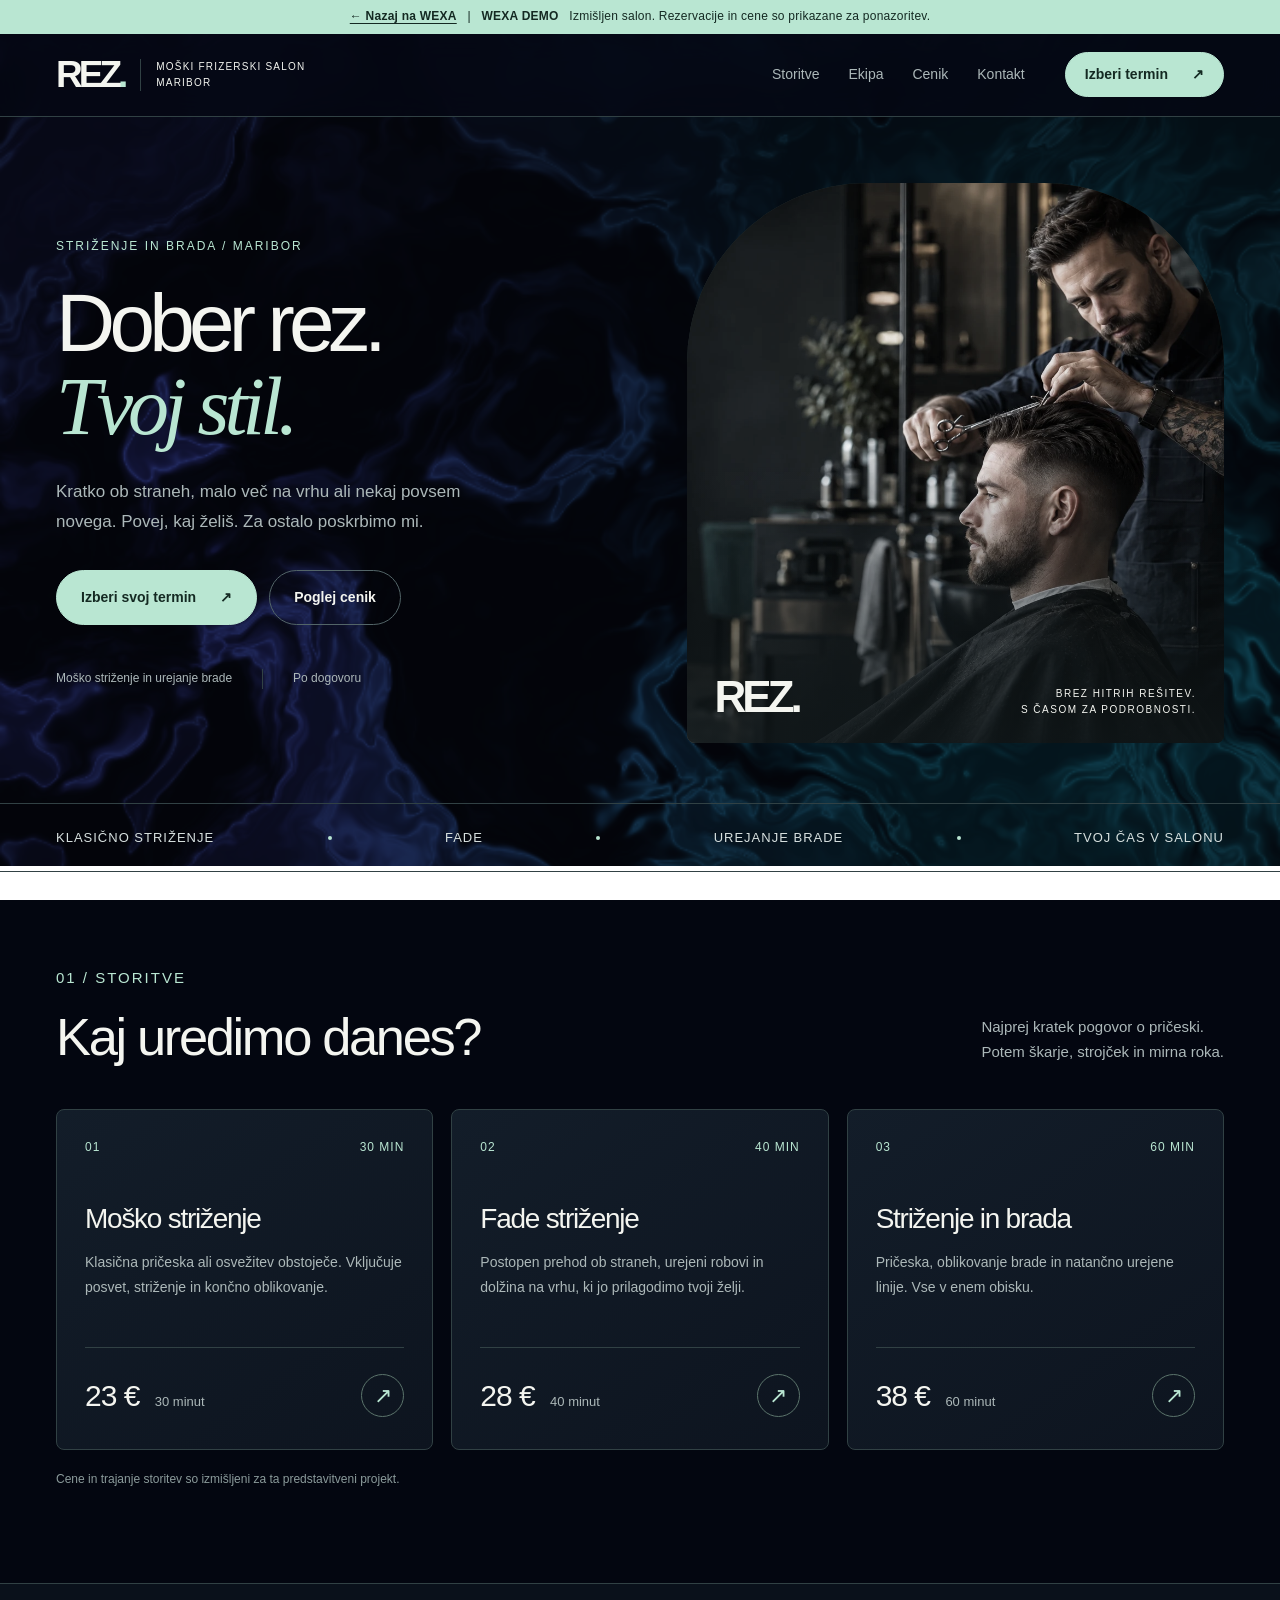
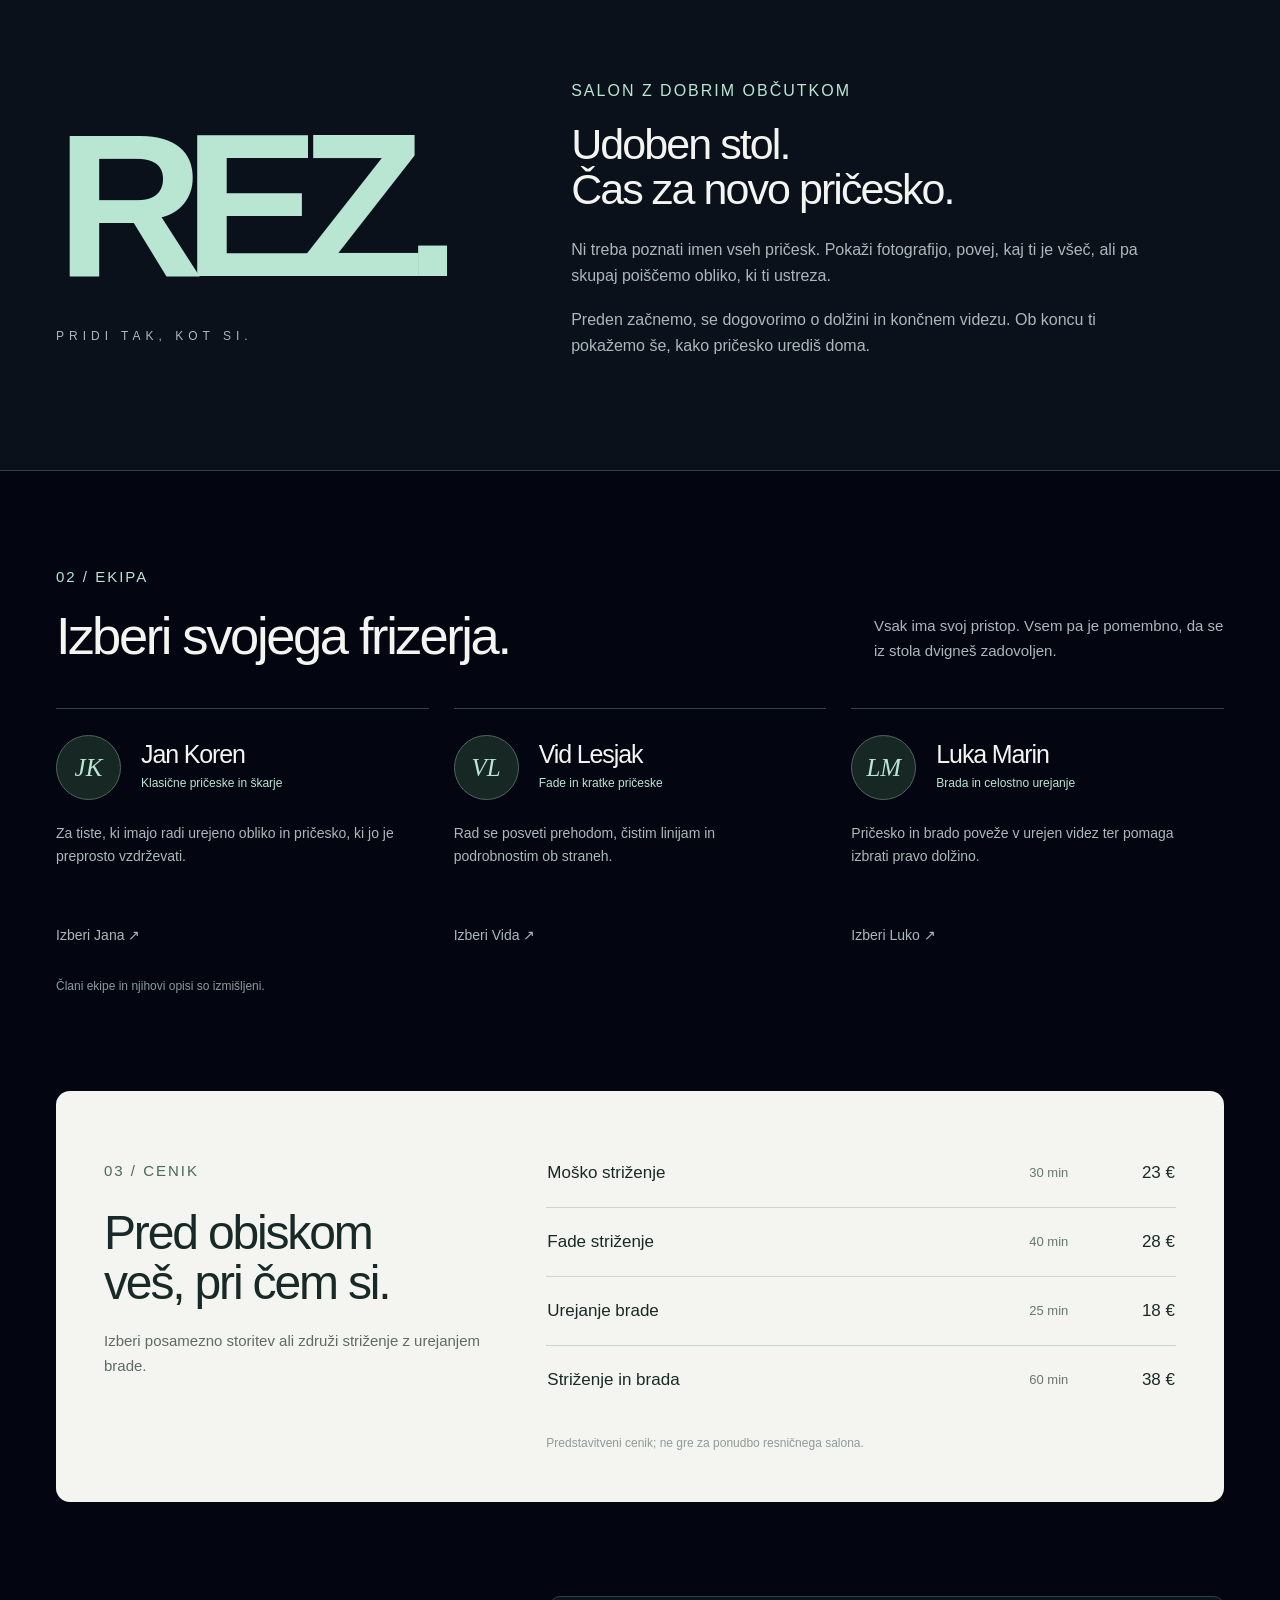
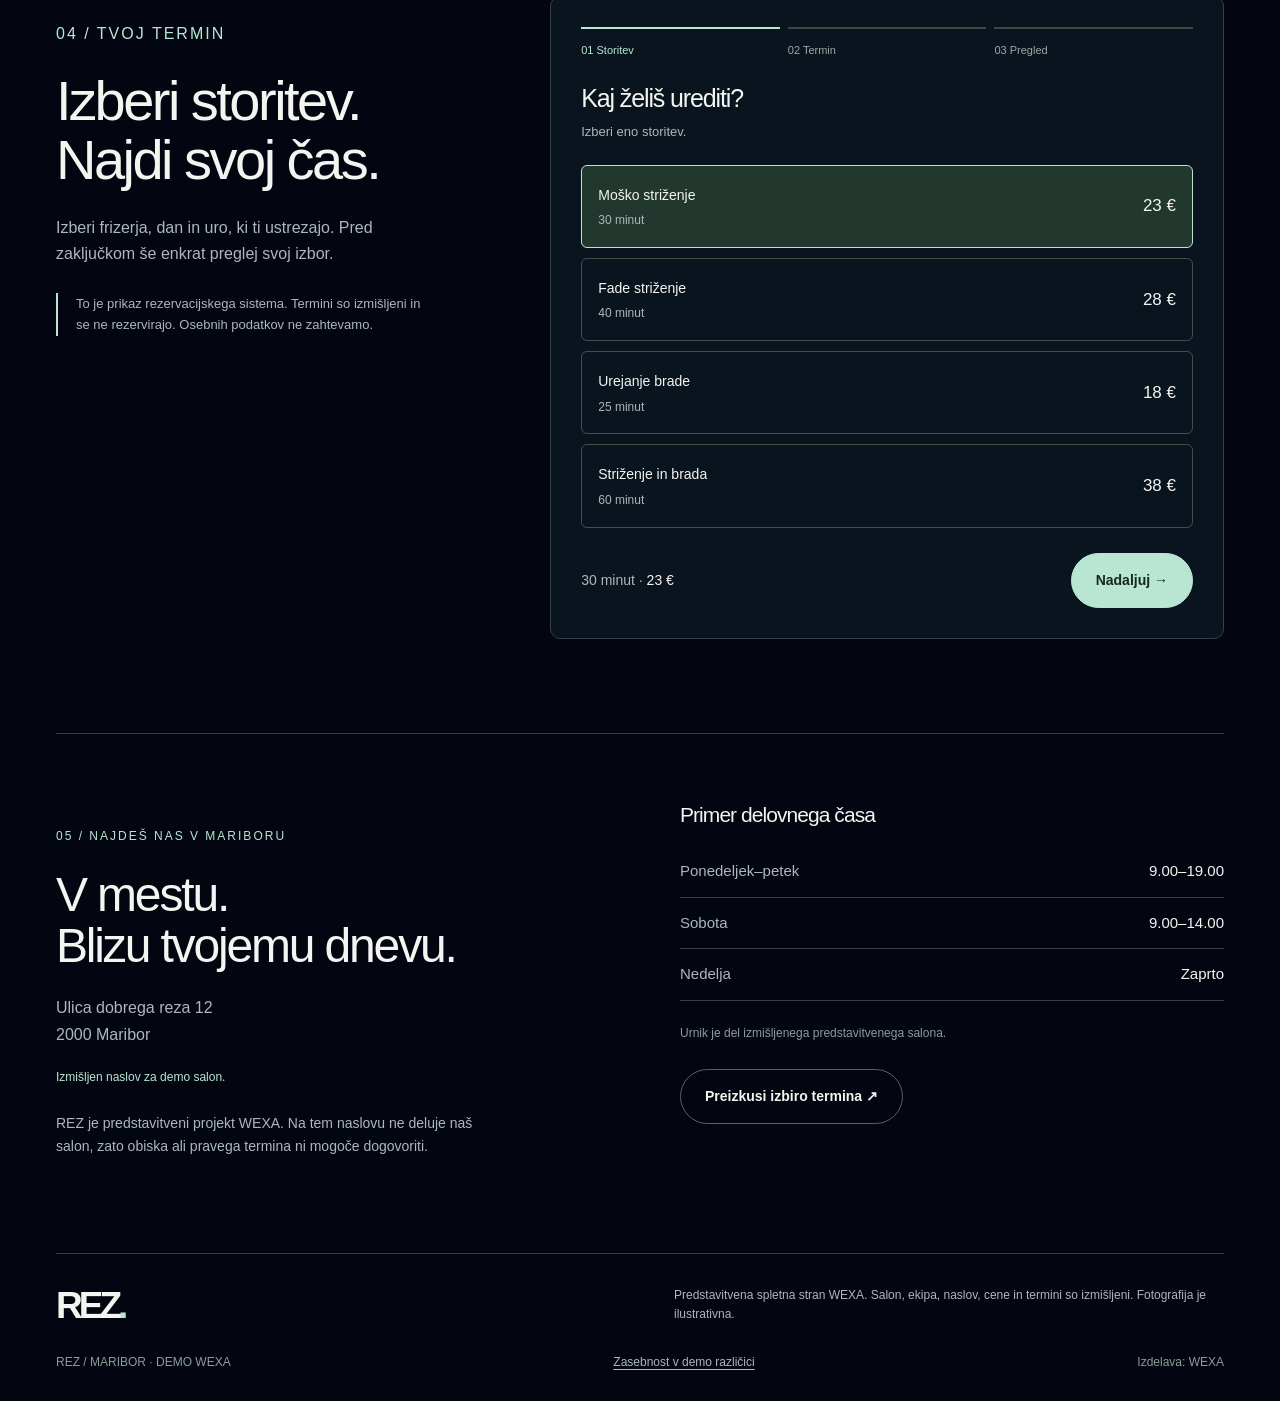
==== commit a7c84003: "Use clean page URLs with permanent HTML redirects and updated SEO links" ====
--- a/demo/barber/index.html
+++ b/demo/barber/index.html
@@ -28,7 +28,7 @@
 .preview-mode .hero-photo{height:610px}
 .preview-mode .hero h1{font-size:86px}
 </style><meta name="robots" content="noindex,follow"></head>
-<body><div class="ambient-background" aria-hidden="true"><canvas aria-hidden="true"></canvas></div><a class="skip" href="#vsebina">Preskoči na vsebino</a><div class="demo-strip"><a href="../../index.html" style="font-weight:700;text-decoration:underline;text-underline-offset:3px">← Nazaj na WEXA</a> &nbsp; | &nbsp; <strong>WEXA DEMO</strong> &nbsp; Izmišljen salon. Rezervacije in cene so prikazane za ponazoritev.</div>
+<body><div class="ambient-background" aria-hidden="true"><canvas aria-hidden="true"></canvas></div><a class="skip" href="#vsebina">Preskoči na vsebino</a><div class="demo-strip"><a href="/" style="font-weight:700;text-decoration:underline;text-underline-offset:3px">← Nazaj na WEXA</a> &nbsp; | &nbsp; <strong>WEXA DEMO</strong> &nbsp; Izmišljen salon. Rezervacije in cene so prikazane za ponazoritev.</div>
 <header class="header"><div class="wrap nav"><a class="brand" href="#domov" aria-label="REZ – domov"><span class="wordmark">REZ<i>.</i></span><small>MOŠKI FRIZERSKI SALON<br>MARIBOR</small></a><nav class="nav-links" id="meni" aria-label="Glavna navigacija"><a href="#storitve">Storitve</a><a href="#ekipa">Ekipa</a><a href="#cenik">Cenik</a><a href="#kontakt">Kontakt</a></nav><a href="#rezervacija" class="btn">Izberi termin <span aria-hidden="true">↗</span></a><button class="menu-button" aria-label="Odpri meni" aria-controls="meni" aria-expanded="false">☰</button></div></header>
 <main id="vsebina"><section class="wrap hero" id="domov"><div><div class="eyebrow">STRIŽENJE IN BRADA / MARIBOR</div><h1>Dober rez.<br><em>Tvoj stil.</em></h1><p class="intro">Kratko ob straneh, malo več na vrhu ali nekaj povsem novega. Povej, kaj želiš. Za ostalo poskrbimo mi.</p><div class="actions"><a href="#rezervacija" class="btn">Izberi svoj termin <span aria-hidden="true">↗</span></a><a class="btn secondary" href="#cenik">Poglej cenik</a></div><div class="hero-meta"><span>Moško striženje in urejanje brade</span><span>Po dogovoru</span></div></div><div class="hero-photo"><img src="[data-uri]" width="1000" height="1200" alt="Ilustrativni prizor urejanja moške pričeske v brivnici" fetchpriority="high"><div class="photo-caption"><b>REZ.</b><span>BREZ HITRIH REŠITEV.<br>S ČASOM ZA PODROBNOSTI.</span></div></div></section>
 <div class="service-strip"><div class="wrap"><span>Klasično striženje</span><i aria-hidden="true"></i><span>Fade</span><i aria-hidden="true"></i><span>Urejanje brade</span><i aria-hidden="true"></i><span>Tvoj čas v salonu</span></div></div>
